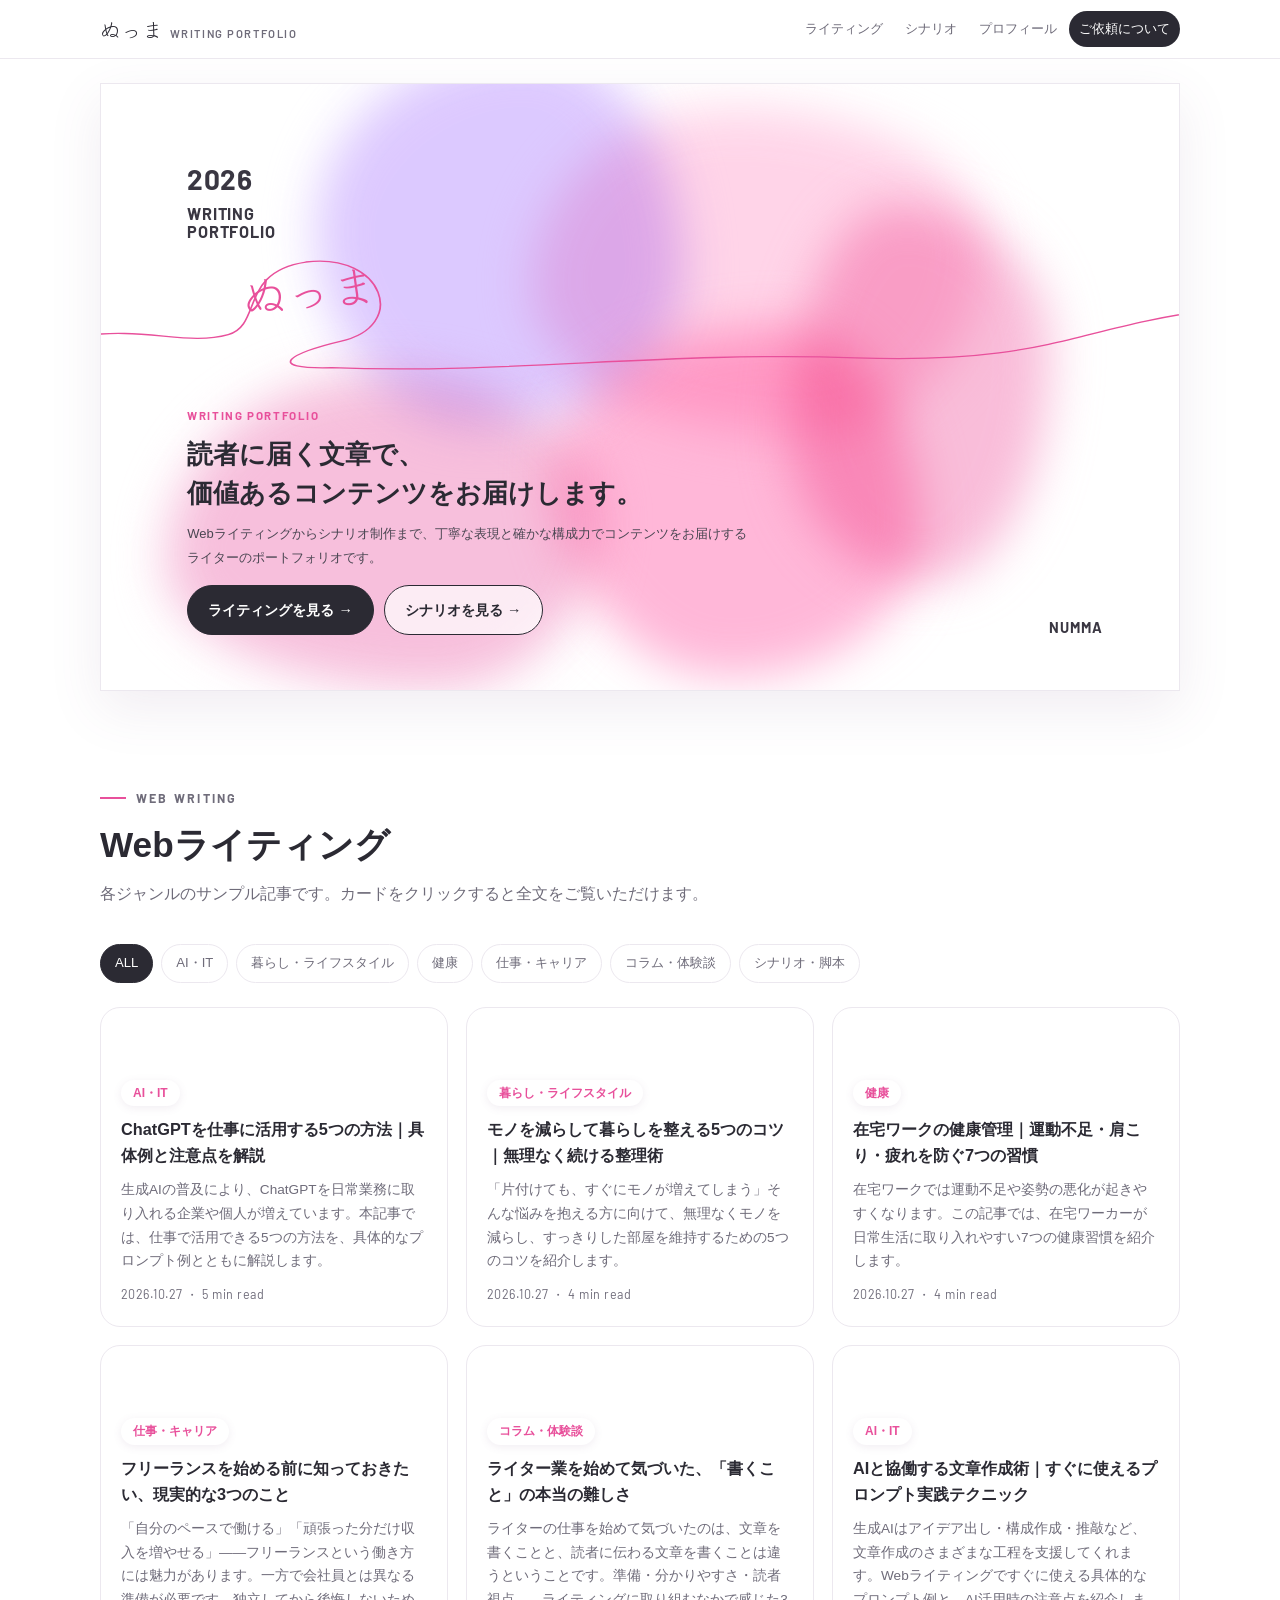
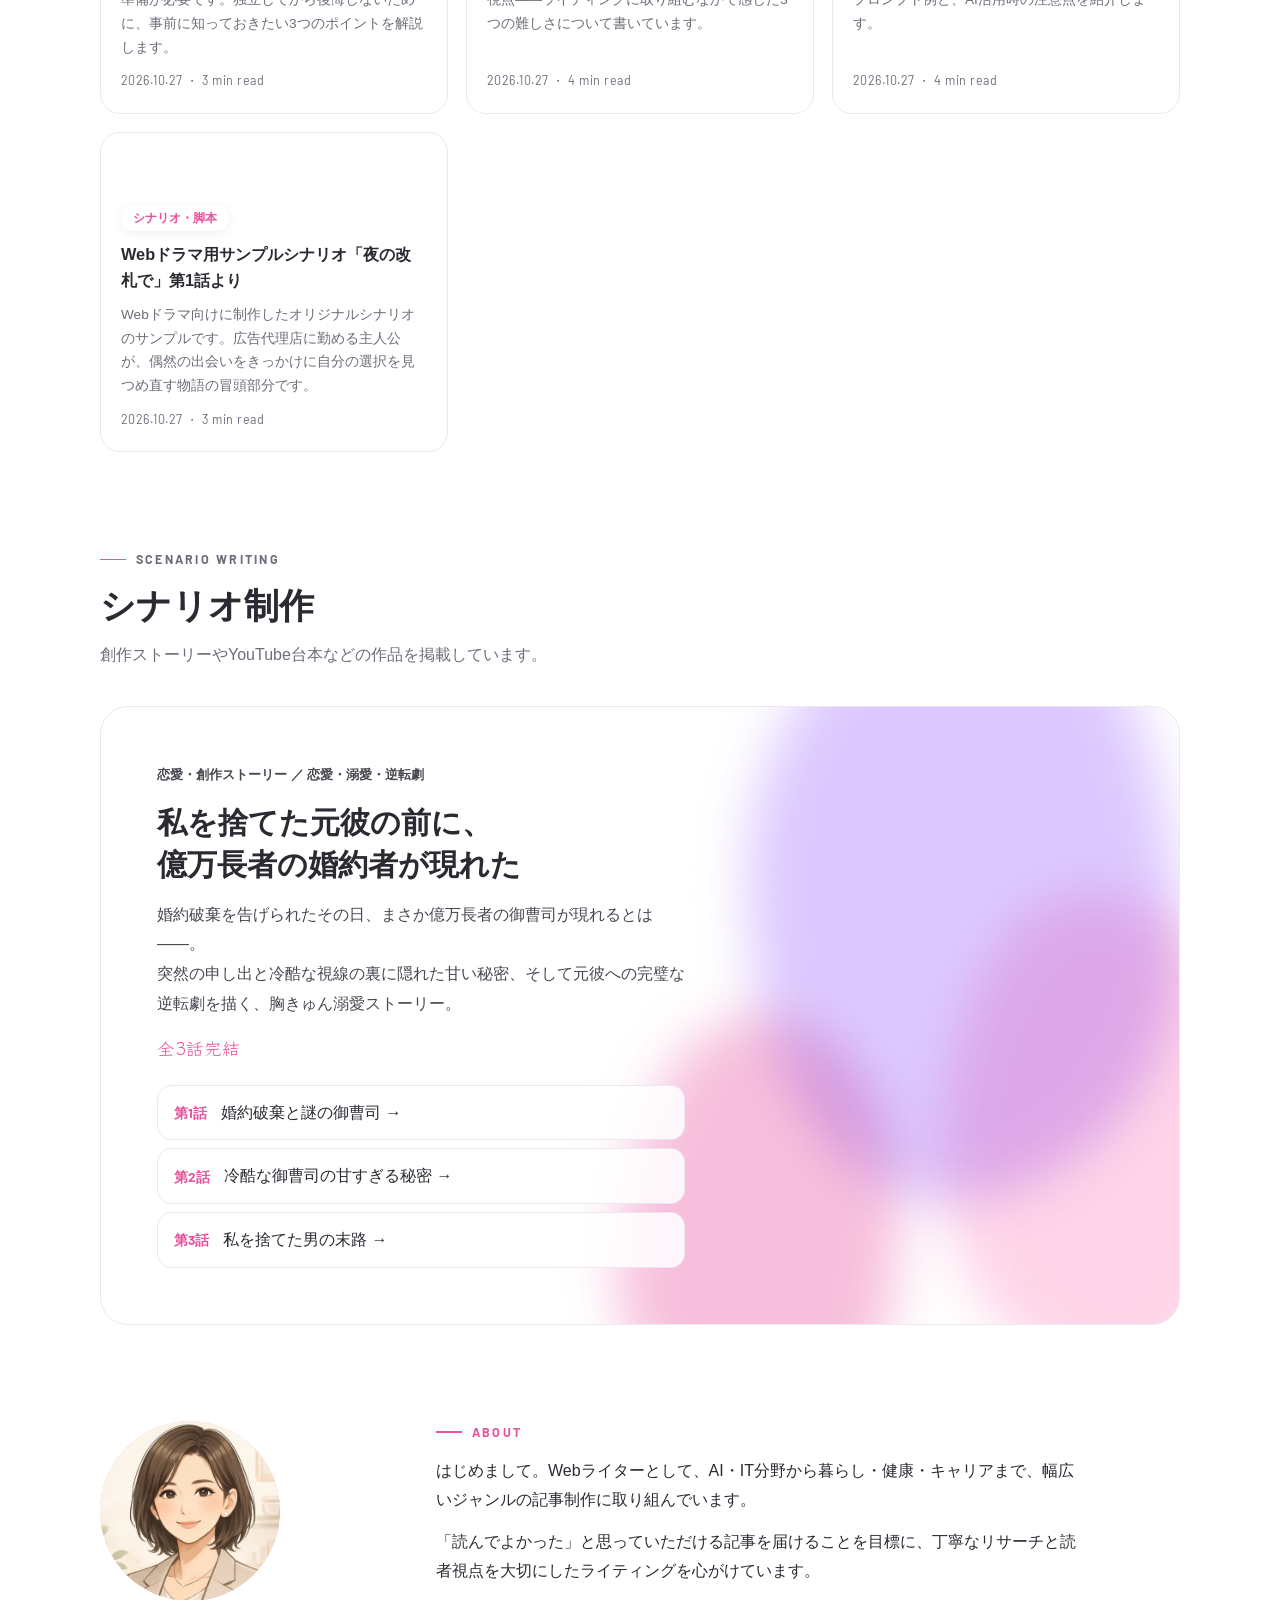
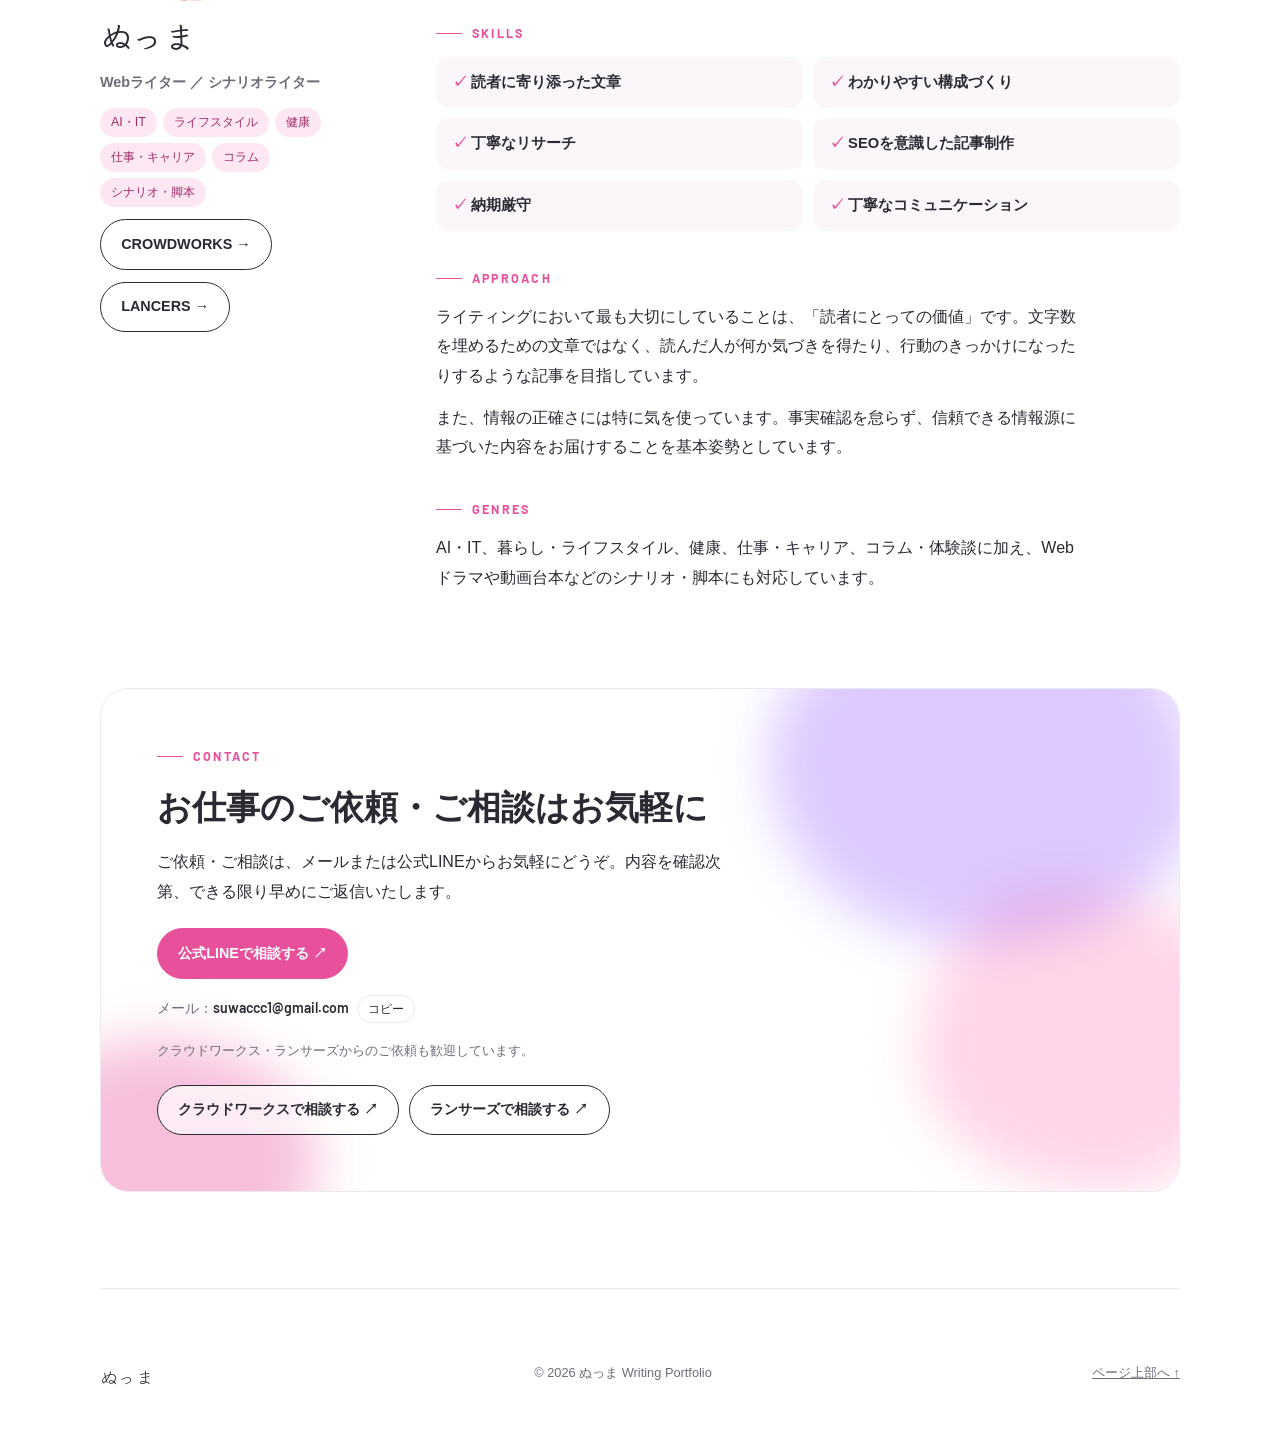
==== index-direct.html @ 0c43ccf7 "公式LINE・メールありの版（index-direct.html）を追加し、窓口の切り替えを共通化 Co-Authored-By: Claude Opus 5.5 <noreply@anthropic" ====
<!DOCTYPE html>
<html lang="ja">
<head>
<meta charset="utf-8">
<meta name="viewport" content="width=device-width, initial-scale=1, viewport-fit=cover">
<title>ぬっま ライティングポートフォリオ</title>
<meta name="claude:viewport-fit-sides" content="cover">
<meta name="description" content="AIから暮らし・健康・キャリアまで、幅広いジャンルに対応するWebライターのポートフォリオです。">
<link rel="preconnect" href="https://fonts.googleapis.com">
<link rel="preconnect" href="https://fonts.gstatic.com" crossorigin>
<link rel="stylesheet" href="https://fonts.googleapis.com/css2?family=Klee+One:wght@600&family=Zen+Kaku+Gothic+New:wght@400;500;700;900&family=Barlow:wght@600;700&family=Zen+Old+Mincho:wght@600;700&display=swap">
<style>
/* Layout: 表紙ページ（白地＋ぼかした色の重なり＋一本線のドローイング）をトップに置き、その下は白い余白の多い1カラム。紙のポートフォリオの印象に合わせ、意図的にライトのみ。 */
:root{
  color-scheme:light;
  --paper:#ffffff; --ink:#2b2a33; --muted:#6f6c7a; --line:#ece8ef; --soft:#faf6fa;
  --pink:#e8509b; --pink-soft:#fde7f2; --lav:#b9a2f2;
  --b1:#f6b8d8; --b2:#d9c3ff; --b3:#ff9fcb; --b4:#ffd0e6;
  --f-hand:"Klee One","Hiragino Maru Gothic ProN","Yu Gothic",cursive;
  --f-body:"Zen Kaku Gothic New","Hiragino Sans","Yu Gothic","Meiryo",sans-serif;
  --f-label:"Barlow","Zen Kaku Gothic New",sans-serif;
}
*{box-sizing:border-box}
[hidden]{display:none!important}
html{scroll-behavior:smooth;scroll-padding-top:68px}
@media (prefers-reduced-motion:reduce){html{scroll-behavior:auto}*{animation:none!important;transition:none!important}}
body{margin:0;background:var(--paper);color:var(--ink);font-family:var(--f-body);font-size:1rem;line-height:1.85;
  padding-left:max(16px,env(safe-area-inset-left,0px));padding-right:max(16px,env(safe-area-inset-right,0px))}
body::before{content:"";position:fixed;inset:0 0 auto;height:env(safe-area-inset-top,0px);z-index:10;background:var(--paper)}
a{color:inherit}
a:focus-visible,button:focus-visible,summary:focus-visible,select:focus-visible,input:focus-visible,textarea:focus-visible{outline:3px solid var(--pink);outline-offset:3px}
h1,h2,h3,h4,p{margin:0}
h1,h2,h3{line-height:1.4;text-wrap:balance}
.wrap{max-width:1080px;margin:0 auto}

/* header */
.top{position:sticky;top:env(safe-area-inset-top,0px);z-index:6;background:rgba(255,255,255,.88);backdrop-filter:blur(10px);
  margin-left:calc(-1*max(16px,env(safe-area-inset-left,0px)));margin-right:calc(-1*max(16px,env(safe-area-inset-right,0px)));
  padding-left:max(16px,env(safe-area-inset-left,0px));padding-right:max(16px,env(safe-area-inset-right,0px));border-bottom:1px solid var(--line)}
.top .wrap{height:58px;display:flex;align-items:center;gap:16px}
.top .logo{font-family:var(--f-hand);font-size:1.3rem;text-decoration:none;line-height:1}
.top .logo small{font-family:var(--f-label);font-weight:600;font-size:.7rem;letter-spacing:.14em;color:var(--muted);margin-left:.6em}
.top nav{margin-left:auto;display:flex;gap:2px;overflow-x:auto;scrollbar-width:none}
.top nav::-webkit-scrollbar{display:none}
.top nav a{font-size:.82rem;padding:6px 10px;border-radius:999px;text-decoration:none;color:var(--muted);white-space:nowrap}
.top nav a:hover,.top nav a[aria-current="page"]{color:var(--ink);background:var(--soft)}
.top nav a.cta{background:var(--ink);color:#fff}
@media (max-width:640px){.top nav a.opt{display:none}}

/* cover = the reference "top page" */
.cover{position:relative;margin-top:24px;aspect-ratio:16/9;max-height:78vh;width:100%;background:var(--paper);overflow:hidden;
  border:1px solid var(--line);box-shadow:0 18px 50px rgba(120,80,130,.10);container-type:inline-size}
@media (max-width:700px){.cover{aspect-ratio:auto;min-height:660px;max-height:none}.top .logo small{display:none}.cover .catch > p:first-child{display:none}}
.blobs{position:absolute;inset:0;pointer-events:none}
.blobs i{position:absolute;display:block;filter:blur(clamp(10px,2.2cqw,26px));mix-blend-mode:multiply;opacity:.9;animation:drift 18s ease-in-out infinite alternate}
.blobs i:nth-child(1){left:20%;top:-6%;width:34%;height:62%;background:var(--b2);border-radius:58% 42% 55% 45%/48% 60% 40% 52%}
.blobs i:nth-child(2){left:40%;top:4%;width:42%;height:54%;background:var(--b4);border-radius:44% 56% 40% 60%/55% 42% 58% 45%;animation-duration:22s}
.blobs i:nth-child(3){left:6%;top:48%;width:40%;height:52%;background:var(--b1);border-radius:50% 50% 38% 62%/60% 46% 54% 40%;animation-duration:20s}
.blobs i:nth-child(4){left:42%;top:40%;width:34%;height:58%;background:var(--b3);opacity:.75;border-radius:62% 38% 52% 48%/40% 58% 42% 60%;animation-duration:24s}
.blobs i:nth-child(5){left:64%;top:20%;width:24%;height:62%;background:#f590c0;opacity:.6;border-radius:40% 60% 46% 54%/62% 38% 62% 38%;animation-duration:26s}
@keyframes drift{from{transform:translate(0,0) rotate(0)}to{transform:translate(2%,-3%) rotate(6deg)}}
.cover .label{position:absolute;left:8%;top:13%;font-family:var(--f-label);font-weight:700;line-height:1.15;color:#3a3742;z-index:2}
.cover .label b{display:block;font-size:max(18px,2.6cqw);letter-spacing:.02em}
.cover .label span{display:block;font-size:max(12px,1.5cqw);letter-spacing:.05em;margin-top:.6em}
.cover .line{position:absolute;left:0;top:24%;width:100%;height:30%;z-index:2;overflow:visible}
.cover .line path{fill:none;stroke:var(--pink);stroke-width:1.6;stroke-linecap:round;stroke-dasharray:2600;stroke-dashoffset:2600;animation:draw 3.2s .3s ease-out forwards}
@keyframes draw{to{stroke-dashoffset:0}}
.cover .sig{position:absolute;left:13%;top:30%;font-family:var(--f-hand);color:var(--pink);font-size:max(26px,4.2cqw);line-height:1;z-index:3;transform:rotate(-6deg)}
.cover .name{position:absolute;right:7%;bottom:8%;font-family:var(--f-label);font-weight:700;letter-spacing:.08em;font-size:max(12px,1.35cqw);color:#3a3742;z-index:2}
.cover .catch{position:absolute;left:8%;bottom:9%;max-width:min(560px,58%);z-index:2;display:grid;gap:.6em}
.cover .catch h1{font-size:max(19px,2.4cqw);font-weight:900;line-height:1.5}
.cover .catch p{font-size:max(13px,1.15cqw);color:#4a4652;line-height:1.8}
@media (max-width:700px){
  .cover .label{left:20px;top:22px}.cover .sig{left:30px;top:128px}.cover .line{top:104px;height:110px;width:170%;left:-12%}
  .cover .catch{left:20px;right:20px;bottom:56px;max-width:none}.cover .name{right:20px;bottom:20px}}
.cover-actions{display:flex;gap:10px;flex-wrap:wrap;margin-top:6px}

/* buttons */
.btn{display:inline-flex;align-items:center;gap:.4em;padding:.75em 1.4em;border-radius:999px;font-weight:700;font-size:.9rem;text-decoration:none;border:1.5px solid var(--ink);background:var(--ink);color:#fff;cursor:pointer;font-family:inherit}
.btn.ghost{background:rgba(255,255,255,.7);color:var(--ink)}
.btn.pink{background:var(--pink);border-color:var(--pink)}
.btn:hover{transform:translateY(-1px)}

/* sections */
section.sec{padding-block:96px 0}
.sec-head{display:grid;gap:10px;margin-bottom:36px;max-width:44em}
.eyebrow{font-family:var(--f-label);font-weight:700;letter-spacing:.18em;font-size:.78rem;color:var(--pink);text-transform:uppercase;display:flex;align-items:center;gap:.8em}
.eyebrow::before{content:"";width:26px;height:1.5px;background:var(--pink)}
.sec-head h2{font-size:clamp(1.55rem,3.4vw,2.2rem);font-weight:900}
.sec-head p{color:var(--muted)}
.note{font-size:.8rem;color:var(--muted)}
footer{max-width:1080px;margin:0 auto;padding-block:72px 40px;display:flex;justify-content:space-between;gap:12px;flex-wrap:wrap;font-size:.8rem;color:var(--muted);border-top:1px solid var(--line);margin-top:96px}
footer .logo{font-family:var(--f-hand);font-size:1.1rem;color:var(--ink)}

.filters{display:flex;flex-wrap:wrap;gap:8px;margin-bottom:24px}
.filters button{font:inherit;font-size:.82rem;padding:6px 14px;border-radius:999px;border:1px solid var(--line);background:#fff;color:var(--muted);cursor:pointer}
.filters button.on{background:var(--ink);border-color:var(--ink);color:#fff}
.articles{display:grid;grid-template-columns:repeat(3,1fr);gap:18px}
@media (max-width:900px){.articles{grid-template-columns:1fr 1fr}}
@media (max-width:600px){.articles{grid-template-columns:1fr}}
.art{font:inherit;color:inherit;text-align:left;cursor:pointer;background:#fff;border:1px solid var(--line);border-radius:20px;padding:0 0 20px;display:flex;flex-direction:column;gap:10px;overflow:hidden;transition:transform .2s,box-shadow .2s;min-width:0}
.art:hover{transform:translateY(-3px);box-shadow:0 14px 34px rgba(120,80,130,.12)}
.art::before{content:"";display:block;height:92px;background:radial-gradient(50% 90% at 25% 30%,var(--b2),transparent 70%),radial-gradient(55% 90% at 75% 70%,var(--b1),transparent 70%),var(--soft)}
.art[data-g="健康"]::before{background:radial-gradient(50% 90% at 30% 40%,#c8f0dc,transparent 70%),radial-gradient(55% 90% at 75% 60%,var(--b4),transparent 70%),var(--soft)}
.art[data-g="仕事・キャリア"]::before{background:radial-gradient(50% 90% at 30% 40%,#ffe0bd,transparent 70%),radial-gradient(55% 90% at 75% 60%,var(--b1),transparent 70%),var(--soft)}
.art[data-g="暮らし・ライフスタイル"]::before{background:radial-gradient(50% 90% at 30% 40%,#fff0c2,transparent 70%),radial-gradient(55% 90% at 75% 60%,var(--b4),transparent 70%),var(--soft)}
.art[data-g="シナリオ・脚本"]::before{background:radial-gradient(50% 90% at 30% 40%,#c9cdf6,transparent 70%),radial-gradient(55% 90% at 75% 60%,var(--b3),transparent 70%),var(--soft)}
.art > *{margin:0 20px}
.art .g{align-self:flex-start;margin-top:-30px;background:#fff;border-radius:999px;padding:2px 12px;font-size:.75rem;font-weight:700;color:var(--pink);box-shadow:0 2px 8px rgba(120,80,130,.1)}
.art b{font-size:1.02rem;line-height:1.6}
.art p{font-size:.85rem;color:var(--muted);line-height:1.75}
.art small{margin-top:auto;font-family:var(--f-label);font-size:.78rem;color:var(--muted);letter-spacing:.04em}
.story{position:relative;border-radius:28px;overflow:hidden;border:1px solid var(--line)}
.story .blobs i:nth-child(1){left:60%;top:-20%;width:40%;height:100%}
.story .blobs i:nth-child(2){left:78%;top:30%;width:30%;height:80%}
.story .blobs i:nth-child(3){left:48%;top:50%;width:26%;height:70%}
.st-in{position:relative;z-index:1;padding:clamp(26px,5vw,56px);display:grid;gap:14px;max-width:640px}
.g2{font-size:.8rem;font-weight:700;color:var(--pink)}
.st-in h3{font-family:"Zen Old Mincho",var(--f-body);font-size:clamp(1.4rem,3vw,1.9rem)}
.st-in p{color:#4a4652}
.done{font-family:var(--f-hand);color:var(--pink)!important;font-size:1.1rem}
.eps{list-style:none;margin:6px 0 0;padding:0;display:grid;gap:8px}
.eps button{width:100%;font:inherit;text-align:left;cursor:pointer;background:rgba(255,255,255,.85);border:1px solid var(--line);border-radius:14px;padding:12px 16px;display:flex;gap:14px;align-items:center;color:var(--ink)}
.eps button:hover{border-color:var(--pink)}
.eps span{font-family:var(--f-label);font-weight:700;color:var(--pink);font-size:.85rem;white-space:nowrap}
.prof{display:grid;grid-template-columns:280px 1fr;gap:56px;align-items:start}
@media (max-width:780px){.prof{grid-template-columns:1fr;gap:32px}}
.prof-side{display:grid;gap:12px;justify-items:start;position:sticky;top:90px}
@media (max-width:780px){.prof-side{position:static}}
.avatar{width:180px;max-width:100%;aspect-ratio:1;border-radius:50%;display:grid;place-items:center;
  background:radial-gradient(circle at 30% 30%,var(--b2),transparent 60%),radial-gradient(circle at 70% 70%,var(--b1),transparent 60%),var(--b4)}
.avatar span{font-family:var(--f-hand);font-size:3.4rem;color:var(--pink)}
.prof-side h2{font-family:var(--f-hand);font-size:2rem;font-weight:600}
.role{font-weight:700;color:var(--muted);font-size:.9rem}
.chips{list-style:none;margin:0;padding:0;display:flex;flex-wrap:wrap;gap:6px}
.chips li{font-size:.78rem;padding:3px 11px;border-radius:999px;background:var(--pink-soft);color:#a12b66}
.prof-main{display:grid;gap:36px;min-width:0}
.prof-main > div{display:grid;gap:12px}
.prof-main p{max-width:40em}
.skills{list-style:none;margin:0;padding:0;display:grid;grid-template-columns:1fr 1fr;gap:10px}
@media (max-width:560px){.skills{grid-template-columns:1fr}}
.skills li{padding:12px 16px;border-radius:14px;background:var(--soft);font-weight:700;font-size:.92rem}
.skills li::before{content:"✓ ";color:var(--pink)}
.contact-card{position:relative;border-radius:28px;overflow:hidden;border:1px solid var(--line)}
.contact-card .blobs i:nth-child(1){left:62%;top:-20%;width:40%;height:70%}
.contact-card .blobs i:nth-child(2){left:76%;top:40%;width:30%;height:60%}
.contact-card .blobs i:nth-child(3){left:-10%;top:70%;width:30%;height:50%}
.cc-in{position:relative;z-index:1;padding:clamp(26px,5vw,56px);display:grid;gap:16px;max-width:680px}
.cc-in h2{font-size:clamp(1.5rem,3.2vw,2.1rem);font-weight:900}
.form{display:grid;gap:14px;background:rgba(255,255,255,.88);border:1px solid var(--line);border-radius:20px;padding:22px}
.f2{display:grid;gap:6px}
.f2 label{font-weight:700;font-size:.88rem}
.f2 em{font-style:normal;font-size:.7rem;color:#fff;background:var(--pink);border-radius:4px;padding:1px 6px;margin-left:8px}
.f2 input,.f2 select,.f2 textarea{font:inherit;font-size:.95rem;padding:10px 12px;border:1px solid #ddd6e2;border-radius:10px;background:#fff;color:var(--ink);width:100%}
.err{color:#b4235f;font-size:.85rem}
.form code{font-family:var(--f-label);font-weight:600;color:var(--ink);user-select:all}
dialog#reader{width:min(820px,100% - 24px);max-height:calc(100% - 32px);padding:0;border:none;border-radius:22px;box-shadow:0 30px 80px rgba(60,30,70,.3);color:var(--ink);background:#fff;overflow:auto}
dialog#reader::backdrop{background:rgba(43,42,51,.45);backdrop-filter:blur(3px)}
.r-bar{position:sticky;top:0;z-index:1;display:flex;justify-content:space-between;align-items:center;gap:12px;padding:12px 20px;background:rgba(255,255,255,.95);border-bottom:1px solid var(--line)}
.r-bar span{font-size:.8rem;font-weight:700;color:var(--pink)}
.r-bar button{font:inherit;font-size:.82rem;border:1px solid var(--line);background:#fff;border-radius:999px;padding:4px 14px;cursor:pointer;color:var(--ink)}
.r-body{padding:clamp(22px,5vw,52px);display:grid;gap:1.1em}
.r-body h2{font-family:"Zen Old Mincho",var(--f-body);font-size:clamp(1.35rem,3vw,1.8rem);line-height:1.5;margin-bottom:.4em}
#r-text{display:grid;gap:1em;font-size:1rem;line-height:2}
#r-text h3{font-size:1.2rem;margin-top:1.2em;padding-bottom:.3em;border-bottom:2px solid var(--b1)}
#r-text h4{font-size:1.02rem;margin-top:.4em}
#r-text ul{margin:0;padding:14px 18px 14px 2.2em;background:var(--soft);border-radius:12px}
#r-text .pr{background:#fff7fb;border:1px solid var(--b4);border-left:4px solid var(--pink);border-radius:10px;padding:12px 16px;font-size:.92rem;line-height:1.85}
#r-text .pr small{display:block;font-weight:700;color:var(--pink);font-size:.75rem}
#r-text .scene{font-weight:700;background:var(--soft);border-radius:8px;padding:6px 12px;margin-top:.8em}
#r-text .ln{display:grid;grid-template-columns:7.5em 1fr;gap:.8em}
#r-text .ln b{color:#7a4a68;font-weight:700}
@media (max-width:560px){#r-text .ln{grid-template-columns:1fr;gap:0}}
#r-text .end{text-align:right;font-family:var(--f-hand);color:var(--pink)}
.r-nav{display:flex;justify-content:space-between;gap:10px;flex-wrap:wrap}
.r-nav button{font:inherit;font-weight:700;cursor:pointer;background:var(--ink);color:#fff;border:none;border-radius:999px;padding:10px 20px}

.avatar{position:relative;overflow:hidden}
.avatar img{position:absolute;inset:0;width:100%;height:100%;object-fit:cover}

.addr{font-size:.88rem;color:var(--muted)}
.addr code{font-family:var(--f-label);font-weight:600;color:var(--ink);user-select:all;margin-right:8px}
.copy{font:inherit;font-size:.75rem;padding:2px 10px;border-radius:999px;border:1px solid var(--line);background:#fff;cursor:pointer;color:var(--ink)}

</style>
</head>
<body>
<header class="top">
  <div class="wrap">
    <a class="logo" href="#top">ぬっま<small>WRITING PORTFOLIO</small></a>
    <nav aria-label="メニュー">
      <a href="#writing">ライティング</a>
      <a class="opt" href="#scenario">シナリオ</a>
      <a class="opt" href="#profile">プロフィール</a>
      <a class="cta" href="#contact">ご依頼について</a>
    </nav>
  </div>
</header>

<main class="wrap" id="top">
  <div class="cover" role="img" aria-label="表紙：ぬっま Webライティングポートフォリオ">
    <div class="blobs" aria-hidden="true"><i></i><i></i><i></i><i></i><i></i></div>
    <p class="label"><b>2026</b><span>WRITING<br>PORTFOLIO</span></p>
    <svg class="line" viewBox="0 0 1000 220" preserveAspectRatio="none" aria-hidden="true"><path d="M-20 130 C 40 118, 80 142, 118 128 C 150 116, 128 52, 190 40 C 262 28, 286 118, 222 136 C 176 150, 150 170, 214 168 C 380 176, 520 148, 700 156 S 900 120, 1030 98"/></svg>
    <span class="sig" aria-hidden="true">ぬっま</span>
    <div class="catch">
      <p style="font-family:var(--f-label);font-weight:700;letter-spacing:.14em;font-size:.72rem;color:var(--pink)">WRITING PORTFOLIO</p>
      <h1>読者に届く文章で、<br>価値あるコンテンツをお届けします。</h1>
      <p>Webライティングからシナリオ制作まで、丁寧な表現と確かな構成力でコンテンツをお届けするライターのポートフォリオです。</p>
      <div class="cover-actions"><a class="btn" href="#writing">ライティングを見る →</a><a class="btn ghost" href="#scenario">シナリオを見る →</a></div>
    </div>
    <p class="name">NUMMA</p>
  </div>

  <section class="sec" id="writing" aria-labelledby="h-writing">
    <div class="sec-head"><p class="eyebrow">Web writing</p><h2 id="h-writing">Webライティング</h2><p>各ジャンルのサンプル記事です。カードをクリックすると全文をご覧いただけます。</p></div>
    <div class="filters" role="group" aria-label="ジャンルで絞り込む">
      <button type="button" class="on" data-f="all">ALL</button><button type="button" data-f="AI・IT">AI・IT</button><button type="button" data-f="暮らし・ライフスタイル">暮らし・ライフスタイル</button><button type="button" data-f="健康">健康</button><button type="button" data-f="仕事・キャリア">仕事・キャリア</button><button type="button" data-f="コラム・体験談">コラム・体験談</button><button type="button" data-f="シナリオ・脚本">シナリオ・脚本</button>
    </div>
    <div class="articles">
      <button type="button" class="art" data-g="AI・IT" data-open="a-chatgpt"><span class="g">AI・IT</span><b>ChatGPTを仕事に活用する5つの方法｜具体例と注意点を解説</b><p>生成AIの普及により、ChatGPTを日常業務に取り入れる企業や個人が増えています。本記事では、仕事で活用できる5つの方法を、具体的なプロンプト例とともに解説します。</p><small>2026.10.27 ・ 5 min read</small></button>
      <button type="button" class="art" data-g="暮らし・ライフスタイル" data-open="a-minimal"><span class="g">暮らし・ライフスタイル</span><b>モノを減らして暮らしを整える5つのコツ｜無理なく続ける整理術</b><p>「片付けても、すぐにモノが増えてしまう」そんな悩みを抱える方に向けて、無理なくモノを減らし、すっきりした部屋を維持するための5つのコツを紹介します。</p><small>2026.10.27 ・ 4 min read</small></button>
      <button type="button" class="art" data-g="健康" data-open="a-health"><span class="g">健康</span><b>在宅ワークの健康管理｜運動不足・肩こり・疲れを防ぐ7つの習慣</b><p>在宅ワークでは運動不足や姿勢の悪化が起きやすくなります。この記事では、在宅ワーカーが日常生活に取り入れやすい7つの健康習慣を紹介します。</p><small>2026.10.27 ・ 4 min read</small></button>
      <button type="button" class="art" data-g="仕事・キャリア" data-open="a-freelance"><span class="g">仕事・キャリア</span><b>フリーランスを始める前に知っておきたい、現実的な3つのこと</b><p>「自分のペースで働ける」「頑張った分だけ収入を増やせる」——フリーランスという働き方には魅力があります。一方で会社員とは異なる準備が必要です。独立してから後悔しないために、事前に知っておきたい3つのポイントを解説します。</p><small>2026.10.27 ・ 3 min read</small></button>
      <button type="button" class="art" data-g="コラム・体験談" data-open="a-journey"><span class="g">コラム・体験談</span><b>ライター業を始めて気づいた、「書くこと」の本当の難しさ</b><p>ライターの仕事を始めて気づいたのは、文章を書くことと、読者に伝わる文章を書くことは違うということです。準備・分かりやすさ・読者視点——ライティングに取り組むなかで感じた3つの難しさについて書いています。</p><small>2026.10.27 ・ 4 min read</small></button>
      <button type="button" class="art" data-g="AI・IT" data-open="a-aiwriting"><span class="g">AI・IT</span><b>AIと協働する文章作成術｜すぐに使えるプロンプト実践テクニック</b><p>生成AIはアイデア出し・構成作成・推敲など、文章作成のさまざまな工程を支援してくれます。Webライティングですぐに使える具体的なプロンプト例と、AI活用時の注意点を紹介します。</p><small>2026.10.27 ・ 4 min read</small></button>
      <button type="button" class="art" data-g="シナリオ・脚本" data-open="s-night"><span class="g">シナリオ・脚本</span><b>Webドラマ用サンプルシナリオ「夜の改札で」第1話より</b><p>Webドラマ向けに制作したオリジナルシナリオのサンプルです。広告代理店に勤める主人公が、偶然の出会いをきっかけに自分の選択を見つめ直す物語の冒頭部分です。</p><small>2026.10.27 ・ 3 min read</small></button>
    </div>
  </section>

  <section class="sec" id="scenario" aria-labelledby="h-scen">
    <div class="sec-head"><p class="eyebrow">Scenario writing</p><h2 id="h-scen">シナリオ制作</h2><p>創作ストーリーやYouTube台本などの作品を掲載しています。</p></div>
    <article class="story">
      <div class="blobs" aria-hidden="true"><i></i><i></i><i></i></div>
      <div class="st-in">
        <p class="g2">恋愛・創作ストーリー ／ 恋愛・溺愛・逆転劇</p>
        <h3>私を捨てた元彼の前に、億万長者の婚約者が現れた</h3>
        <p>婚約破棄を告げられたその日、まさか億万長者の御曹司が現れるとは——。<br>突然の申し出と冷酷な視線の裏に隠れた甘い秘密、そして元彼への完璧な逆転劇を描く、胸きゅん溺愛ストーリー。</p>
        <p class="done">全3話完結</p>
        <ol class="eps">
          <li><button type="button" data-open="s-ep1"><span>第1話</span>婚約破棄と謎の御曹司 →</button></li>
          <li><button type="button" data-open="s-ep2"><span>第2話</span>冷酷な御曹司の甘すぎる秘密 →</button></li>
          <li><button type="button" data-open="s-ep3"><span>第3話</span>私を捨てた男の末路 →</button></li>
        </ol>
      </div>
    </article>
  </section>

  <section class="sec" id="profile" aria-labelledby="h-prof">
    <div class="prof">
      <div class="prof-side">
        <div class="avatar"><span aria-hidden="true">ぬ</span><img src="[data-uri]" alt="ぬっまのプロフィールイラスト"></div>
        <h2 id="h-prof">ぬっま</h2>
        <p class="role">Webライター ／ シナリオライター</p>
        <ul class="chips"><li>AI・IT</li><li>ライフスタイル</li><li>健康</li><li>仕事・キャリア</li><li>コラム</li><li>シナリオ・脚本</li></ul>
        <a class="btn ghost" data-platform="cw" href="" target="_blank" rel="noopener" hidden>CROWDWORKS →</a><a class="btn ghost" data-platform="lancers" href="" target="_blank" rel="noopener" hidden>LANCERS →</a>
      </div>
      <div class="prof-main">
        <div><p class="eyebrow">About</p><p>はじめまして。Webライターとして、AI・IT分野から暮らし・健康・キャリアまで、幅広いジャンルの記事制作に取り組んでいます。</p><p>「読んでよかった」と思っていただける記事を届けることを目標に、丁寧なリサーチと読者視点を大切にしたライティングを心がけています。</p></div>
        <div><p class="eyebrow">Skills</p><ul class="skills"><li>読者に寄り添った文章</li><li>わかりやすい構成づくり</li><li>丁寧なリサーチ</li><li>SEOを意識した記事制作</li><li>納期厳守</li><li>丁寧なコミュニケーション</li></ul></div>
        <div><p class="eyebrow">Approach</p><p>ライティングにおいて最も大切にしていることは、「読者にとっての価値」です。文字数を埋めるための文章ではなく、読んだ人が何か気づきを得たり、行動のきっかけになったりするような記事を目指しています。</p><p>また、情報の正確さには特に気を使っています。事実確認を怠らず、信頼できる情報源に基づいた内容をお届けすることを基本姿勢としています。</p></div>
        <div><p class="eyebrow">Genres</p><p>AI・IT、暮らし・ライフスタイル、健康、仕事・キャリア、コラム・体験談に加え、Webドラマや動画台本などのシナリオ・脚本にも対応しています。</p></div>
      </div>
    </div>
  </section>

  <section class="sec" id="contact" aria-labelledby="h-contact">
    <div class="contact-card">
      <div class="blobs" aria-hidden="true"><i></i><i></i><i></i></div>
      <div class="cc-in">
        <p class="eyebrow">Contact</p>
        <h2 id="h-contact">お仕事のご依頼・ご相談はお気軽に</h2>
        <p data-direct>ご依頼・ご相談は、メールまたは公式LINEからお気軽にどうぞ。内容を確認次第、できる限り早めにご返信いたします。</p>
        <div class="cover-actions" data-direct><a class="btn pink" href="https://lin.ee/xjIc4MP" target="_blank" rel="noopener">公式LINEで相談する ↗</a></div>
        <p class="addr" data-direct>メール：<code id="mail">suwaccc1@gmail.com</code><button class="copy" type="button" data-copy="mail">コピー</button></p>
        <p id="c-text" data-platform-only data-list="クラウドワークス・ランサーズ">ご依頼・ご相談は、クラウドワークス・ランサーズのメッセージからお送りください。内容を確認次第、できる限り早めにご返信いたします。</p>
        <p class="note" data-direct>クラウドワークス・ランサーズからのご依頼も歓迎しています。</p>
        <div class="cover-actions" id="c-links">
          <a class="btn ghost" data-platform="cw" href="" target="_blank" rel="noopener" hidden>クラウドワークスで相談する ↗</a>
          <a class="btn ghost" data-platform="lancers" href="" target="_blank" rel="noopener" hidden>ランサーズで相談する ↗</a>
        </div>
      </div>
    </div>
  </section>
</main>

<footer><span class="logo">ぬっま</span><span>© 2026 ぬっま Writing Portfolio</span><a href="#top">ページ上部へ ↑</a></footer>

<dialog id="reader" aria-labelledby="r-title">
  <div class="r-bar"><span id="r-genre"></span><button type="button" id="r-close">閉じる ×</button></div>
  <article class="r-body"><h2 id="r-title"></h2><div id="r-text"></div><p class="note" id="r-note"></p><div class="r-nav" id="r-nav"></div></article>
</dialog>

<script>
(function(){
  // 絞り込み
  var btns=document.querySelectorAll('.filters button'),cards=document.querySelectorAll('.art');
  btns.forEach(function(b){b.addEventListener('click',function(){
    btns.forEach(function(x){x.classList.toggle('on',x===b);x.setAttribute('aria-pressed',x===b)});
    cards.forEach(function(c){c.hidden=!(b.dataset.f==='all'||c.dataset.g===b.dataset.f)});
  })});

  // 本文リーダー
  var dlg=document.getElementById('reader');
  var esc=function(s){return s.replace(/[&<>"]/g,function(c){return {'&':'&amp;','<':'&lt;','>':'&gt;','"':'&quot;'}[c]})};
  function render(src){
    var out=[],lines=src.textContent.trim().split('\n'),list=null,pr=null;
    var flush=function(){if(list){out.push('<ul>'+list.join('')+'</ul>');list=null}if(pr){out.push('<div class="pr"><small>プロンプト例</small>'+pr.join('<br>')+'</div>');pr=null}};
    lines.forEach(function(l){
      l=l.trim(); if(!l) return;
      if(l.indexOf('- ')===0){ if(pr)flush(); (list=list||[]).push('<li>'+esc(l.slice(2))+'</li>'); return; }
      if(l.indexOf('> ')===0){ if(list)flush(); (pr=pr||[]).push(esc(l.slice(2))); return; }
      flush();
      if(l.indexOf('### ')===0) out.push('<h4>'+esc(l.slice(4))+'</h4>');
      else if(l.indexOf('## ')===0) out.push('<h3>'+esc(l.slice(3))+'</h3>');
      else if(l.indexOf('○ ')===0) out.push('<p class="scene">'+esc(l.slice(2))+'</p>');
      else if(l.indexOf('——')===0) out.push('<p class="end">'+esc(l)+'</p>');
      else { var m=l.match(/^([^　「『。、！？]{1,14}?)　(.+)$/); if(m && src.id.charAt(0)==='s') out.push('<p class="ln"><b>'+esc(m[1])+'</b><span>'+esc(m[2])+'</span></p>'); else out.push('<p>'+esc(l)+'</p>'); }
    });
    flush(); return out.join('');
  }
  function open(id){
    var s=document.getElementById(id); if(!s) return;
    document.getElementById('r-genre').textContent=s.dataset.genre;
    document.getElementById('r-title').textContent=s.dataset.title;
    document.getElementById('r-text').innerHTML=render(s);
    document.getElementById('r-note').textContent='※ 本記事はWebライティングのポートフォリオ用に制作したサンプル記事です。'+(s.dataset.note?s.dataset.note:'');
    var nav='';
    if(s.dataset.prev) nav+='<button type="button" data-open="'+s.dataset.prev+'">← 前の話へ</button>';
    if(s.dataset.next) nav+='<button type="button" data-open="'+s.dataset.next+'">次の話へ →</button>';
    document.getElementById('r-nav').innerHTML=nav;
    if(!dlg.open){ if(dlg.showModal) dlg.showModal(); else dlg.setAttribute('open',''); }
    dlg.querySelector('.r-body').scrollTop=0; dlg.scrollTop=0;
  }
  document.addEventListener('click',function(e){var t=e.target.closest('[data-open]'); if(t){e.preventDefault();open(t.dataset.open)}});
  document.getElementById('r-close').addEventListener('click',function(){dlg.close?dlg.close():dlg.removeAttribute('open')});
  dlg.addEventListener('click',function(e){if(e.target===dlg)dlg.close()});

  // ===== 窓口の切り替え =====
  // MODE: 'direct' = 公式LINE・メールを表示 / 'platform' = クラウドソーシング経由のみ
  // URLに ?from=cw / ?from=lancers / ?from=coconala を付けると、そのサービスだけを案内します（常に platform 表示）
  var MODE='direct';
  var PROFILE={
    cw:'https://crowdworks.jp/public/employees/6863785',
    lancers:'https://www.lancers.jp/profile/suwaccc',
    coconala:''   // ココナラのプロフィールURLを入れるとボタンが表示されます
  };
  var names={cw:'クラウドワークス',lancers:'ランサーズ',coconala:'ココナラ'};
  var from='';
  try{ from=(new URLSearchParams(location.search).get('from')||'').toLowerCase(); }catch(e){}
  if(names[from]) MODE='platform';
  document.querySelectorAll('[data-direct]').forEach(function(el){ el.hidden=MODE!=='direct'; });
  document.querySelectorAll('[data-platform-only]').forEach(function(el){ el.hidden=MODE!=='platform'; });
  document.querySelectorAll('[data-platform]').forEach(function(a){
    var p=a.dataset.platform, show=PROFILE[p] && (!names[from] || from===p);
    a.hidden=!show; if(show) a.href=PROFILE[p];
  });
  var ct=document.getElementById('c-text');
  if(ct && MODE==='platform'){
    ct.textContent='ご依頼・ご相談は、'+(names[from]||ct.dataset.list)+'のメッセージからお送りください。内容を確認次第、できる限り早めにご返信いたします。';
  }
  document.querySelectorAll('[data-xlink]').forEach(function(a){
    a.href = MODE==='direct' ? a.dataset.xdirect : a.dataset.xplatform + (names[from] ? '?from='+from : '');
  });
  document.querySelectorAll('[data-copy]').forEach(function(b){b.addEventListener('click',function(){
    var t=document.getElementById(b.dataset.copy),x=t.textContent.trim(),orig=b.textContent;
    var ok=function(){b.textContent='コピーしました';setTimeout(function(){b.textContent=orig},1800)};
    var sel=function(){var r=document.createRange();r.selectNodeContents(t);var s=getSelection();s.removeAllRanges();s.addRange(r)};
    if(navigator.clipboard&&navigator.clipboard.writeText){navigator.clipboard.writeText(x).then(ok,sel)}else sel();
  })});
})();
</script>

<script type="text/plain" id="a-chatgpt" data-genre="AI・IT" data-title="ChatGPTを仕事に活用する5つの方法｜具体例と注意点を解説">
生成AIの普及により、ChatGPTを日常業務に取り入れる企業や個人が増えています。しかし、「便利そうだけれど、具体的に何ができるのか分からない」という方もいるのではないでしょうか。
ChatGPTは、文章作成や情報整理、アイデア出しなど、さまざまな業務を補助できるAIツールです。適切に活用することで、作業時間の短縮や業務の効率化につながります。
本記事では、ChatGPTを仕事で活用する5つの方法を、具体的な指示文（プロンプト）とともに紹介します。
## 1. メールやビジネス文書の作成
ChatGPTは、ビジネスメールや報告書、案内文などの下書き作成に活用できます。
例えば、取引先との打ち合わせ日程を変更したい場合、次のように指示します。
> 「取引先に送る打ち合わせ日程変更のメールを作成してください。変更理由は社内会議の延長です。丁寧で簡潔な文章にし、代替日程を提案する内容にしてください。」
このように、文章の目的や相手との関係性、伝えたい内容を具体的に指定すると、用途に合った文案を作成しやすくなります。
作成された文章はそのまま送信せず、事実関係や敬語表現、相手に失礼のない内容になっているか確認しましょう。
## 2. 情報収集とリサーチ
ChatGPTは、調べたいテーマの概要を把握したり、情報を整理したりする際にも役立ちます。
例えば、新しい業界について調べる場合、次のように指示できます。
> 「SaaS業界について、初心者にも分かるように説明してください。市場の特徴、代表的なサービス、企業が導入するメリットを項目別に整理してください。」
最初に全体像を把握することで、その後の調査を進めやすくなります。
ただし、AIが生成する情報には誤りが含まれる場合があります。Web検索機能を利用できる環境であっても、情報が必ず正しいとは限りません。
特に、企業情報や料金、法律、医療などの情報は、公式サイトや公的機関の資料を確認することが重要です。
## 3. データ整理とリスト作成
ChatGPTは、収集した情報を表形式に整理したり、指定した条件で分類したりする作業にも活用できます。
例えば、企業情報を管理する場合は、次のような指示が考えられます。
> 「以下の企業情報を、企業名・所在地・事業内容・公式サイトURLの4項目に整理してください。情報が不足している項目は推測せず、『未確認』と記載してください。」
情報を統一した形式に整理することで、ExcelやGoogleスプレッドシートで管理しやすくなります。
また、重複データの確認や、表記の統一などにも活用できます。
ただし、AIが企業名や所在地を取り違える可能性もあるため、最終的には参照元と照合する必要があります。
## 4. アイデア出しと業務改善
ChatGPTは、課題を整理し、改善策を検討する際の相談相手としても利用できます。
例えば、日常業務で時間がかかっている作業について、次のように質問します。
> 「毎週、複数のExcelファイルから売上データを集計しています。作業時間を短縮するための方法を、導入しやすい順に5つ提案してください。」
このように具体的な業務内容を伝えることで、作業手順の見直しや自動化のアイデアを得られます。
提案された方法をすべて採用する必要はありません。費用や導入の難易度、現在の業務環境を考慮しながら、実行可能な方法を選ぶことが大切です。
## 5. マニュアルや手順書の作成
業務マニュアルの作成にもChatGPTを活用できます。
例えば、新入社員向けの作業手順書を作成する場合、次のように指示します。
> 「以下の作業手順を、新入社員向けのマニュアルに整理してください。作業の目的、具体的な手順、注意点の3項目に分け、専門用語には簡単な説明を加えてください。」
箇条書きのメモや既存の資料をもとに、読みやすい構成へ整理することができます。
また、作成したマニュアルについて「初心者が迷いやすい箇所を指摘してください」と依頼すれば、改善点を見つける手助けにもなります。
ただし、AIは実際の社内ルールや業務環境を完全には把握していません。完成したマニュアルは、業務担当者による確認が必要です。
## ChatGPTを業務で利用する際の3つの注意点
ChatGPTを安全かつ効果的に活用するためには、次の3点を意識しましょう。
### 1. 個人情報や機密情報の取り扱いに注意する
顧客情報や社外秘の資料などを入力する際は、会社の利用規程や契約条件を確認する必要があります。
利用するサービスや契約プランによって、データの取り扱いに関する設定や条件が異なるためです。
### 2. 出力された情報を必ず確認する
ChatGPTは、もっともらしい文章で誤った情報を生成することがあります。
特に数値や固有名詞、法律・医療に関する内容は、信頼できる情報源で裏付けを取りましょう。
### 3. AIに任せる範囲を決める
AIは文章の下書きや情報整理を得意としますが、最終的な判断まで任せることは適切ではありません。
AIに任せる作業と、人間が確認・判断する作業を分けることで、品質を維持しながら効率化を進められます。
## まとめ
ChatGPTは、文章作成、情報収集、データ整理、業務改善、マニュアル作成など、幅広い業務で活用できます。
効果的に使うためのポイントは、目的や条件を具体的に伝えること、生成された情報を確認すること、そして小さな業務から導入することです。
まずは日常的に時間がかかっている作業を一つ選び、ChatGPTでどこまで効率化できるか試してみましょう。
AIを補助ツールとして適切に活用することが、業務改善への第一歩となります。
</script>

<script type="text/plain" id="a-health" data-genre="健康" data-title="在宅ワークの健康管理｜運動不足・肩こり・疲れを防ぐ7つの習慣" data-note="本記事は一般的な健康情報を紹介するものであり、個別の診断や治療を目的としたものではありません。">
在宅ワークは通勤時間を削減できる一方、長時間座ったまま作業を続けたり、仕事と休憩の切り替えが難しくなったりすることがあります。
「以前より体を動かす機会が減った」「夕方になると肩や腰がつらい」「仕事が終わっても疲れが取れない」と感じている方もいるのではないでしょうか。
在宅ワークを快適に続けるためには、日常生活の中で無理なく健康管理を行うことが大切です。
この記事では、在宅ワーカーが取り入れやすい7つの健康習慣を紹介します。
## 1. 毎朝できるだけ同じ時間に起きる
在宅ワークでは通勤の必要がないため、起床時間が不規則になりやすい場合があります。
しかし、生活リズムが乱れると、睡眠や日中の活動にも影響することがあります。
まずは、休日を含めて起床時間を大きく変えないことを意識しましょう。
起床後にカーテンを開け、自然光を浴びることも生活リズムを整えるための工夫の一つです。
朝の時間に余裕があれば、軽いストレッチや散歩を取り入れるのもよいでしょう。
## 2. 長時間座り続けない
在宅ワークでは、パソコンの前に座ったまま数時間が経過することもあります。
長時間の座位行動は、健康への悪影響が指摘されています。
そのため、作業の合間に立ち上がり、体を動かす時間を設けることが大切です。
例えば、次のような方法があります。
- 30〜60分を目安に立ち上がる
- 飲み物を取りに行く
- 室内を数分間歩く
- 立った状態で軽く体を伸ばす
一度に長時間運動することが難しくても、日常の中で座り続ける時間を減らす工夫はできます。
## 3. パソコン作業の姿勢を見直す
肩こりや腰の負担を軽減するためには、作業環境の見直しも重要です。
特に、ノートパソコンを使用している場合、画面をのぞき込むような姿勢になりやすいため注意しましょう。
作業環境を整える際は、次の点を確認してみてください。
- 椅子に深く腰掛け、背中を支えられる状態にする
- 足裏が床や足台につくようにする
- 肩に余計な力が入らない位置にキーボードを置く
- 画面を無理なく見られる高さや距離に調整する
外付けのキーボードやモニターを利用すると、姿勢を調整しやすくなる場合もあります。
ただし、正しい姿勢を意識するだけでなく、同じ姿勢を長時間続けないことも大切です。
## 4. 目を休める時間をつくる
パソコンやスマートフォンの画面を長時間見続けると、目の疲れや乾燥を感じることがあります。
作業中は意識的に画面から目を離し、遠くを見るなどして休憩を取りましょう。
また、画面の明るさや文字の大きさを調整し、無理なく見られる環境を整えることも重要です。
目の疲れが強い場合や症状が続く場合は、眼科などの医療機関に相談しましょう。
## 5. 昼休みに軽い運動を取り入れる
在宅ワークでは、意識しなければ外出する機会が少なくなることがあります。
そこで、昼休みなどを利用して短時間のウォーキングを取り入れる方法があります。
例えば、昼食後に近所を10分程度歩く、買い物を兼ねて外出するなど、日常生活に組み込むと続けやすくなります。
外出が難しい日は、室内での足踏みや軽い体操でも構いません。
大切なのは、無理のない範囲で体を動かす機会を増やすことです。
## 6. 仕事と休憩の時間を分ける
自宅で仕事をしていると、仕事と私生活の境界が曖昧になりやすい場合があります。
休憩を取らずに作業を続けたり、終業後も仕事のことを考え続けたりすると、十分に休めないことがあります。
そのため、始業時間・休憩時間・終業時間をあらかじめ決めておくとよいでしょう。
例えば、午前中に集中して作業し、昼休みにはパソコンから離れるなど、時間帯ごとに行動を切り替える方法があります。
また、終業後に散歩や読書などの時間を設けることで、仕事から私生活へ気持ちを切り替えるきっかけになります。
## 7. 睡眠時間を確保する
健康的に働き続けるためには、十分な睡眠も欠かせません。
睡眠時間には個人差がありますが、成人では一般的に6時間以上を目安として、必要な睡眠時間を確保することが推奨されています。
また、睡眠時間だけでなく、起床時に休養感があるかどうかも重要です。
睡眠環境を整えるために、次のような工夫を取り入れてみましょう。
- 就寝前は仕事を控える
- 寝室の温度や明るさを調整する
- 夕方以降のカフェイン摂取に注意する
- 休日も生活リズムを大きく崩さない
十分に眠っているつもりでも、日中の強い眠気や疲労が続く場合は、医療機関への相談を検討してください。
## まとめ
在宅ワークでは、通勤がなくなることで活動量が減ったり、仕事と休憩の切り替えが難しくなったりする場合があります。
健康管理のために、特別な運動や大きな生活改善を一度に始める必要はありません。
まずは、こまめに立ち上がる、昼休みに少し歩く、睡眠時間を確保するなど、取り入れやすい習慣から始めてみましょう。
自分の体調や生活スタイルに合わせて、無理なく続けられる方法を見つけることが大切です。
</script>

<script type="text/plain" id="a-freelance" data-genre="仕事・キャリア" data-title="フリーランスを始める前に知っておきたい、現実的な3つのこと">
## フリーランスへの期待と現実
「自分のペースで働ける」「頑張った分だけ収入を増やせる」
フリーランスという働き方に、こうした魅力を感じる方も多いでしょう。
一方で、毎月決まった給与が支払われるわけではなく、仕事の獲得から経理処理まで、自分で管理する必要があります。
独立してから後悔しないために、事前に知っておきたい3つのポイントを解説します。
## 1. 収入が安定するまでには時間がかかる
フリーランスの収入は、受注する案件の数や単価によって変動します。
特に独立直後は、継続的に仕事を依頼してくれるクライアントが少なく、月によって収入に大きな差が出ることもあります。
例えば、月20万円の収入を目標にしていても、案件の終了や発注の延期によって、予定どおりの金額を得られるとは限りません。
そのため、独立前には一定の生活資金を確保しておくことが重要です。
生活費の6ヶ月分程度を一つの目安としながら、税金・社会保険料・事業経費も含めて必要な資金を計算しましょう。
必要な貯蓄額は、生活環境や仕事の見通しによって異なります。
## 2. 営業や経理も仕事の一部になる
フリーランスは、専門業務だけをしていればよいわけではありません。
案件の獲得、クライアントとの連絡、スケジュール管理、請求書の発行、確定申告など、さまざまな業務が発生します。
例えば、ライターとして1日5時間働いていても、そのすべてを記事の執筆に使えるとは限りません。
案件探しや打ち合わせ、修正対応などにも時間が必要です。
こうした作業を効率化するには、早い段階で仕組みを整えることが役立ちます。
- 会計ソフトで収入と経費を管理する
- 請求書のテンプレートを用意する
- カレンダーで納期を一元管理する
- 定型的な連絡文を保存しておく
必要に応じて専門家への外注も検討し、本業に集中できる環境を作ることが大切です。
## 3. 副業から始めるとリスクを抑えられる
フリーランスに興味があっても、すぐに会社を辞める必要はありません。
現在の仕事を続けながら、副業として小さな案件に取り組む方法もあります。
例えば、Webライターを目指す場合は、クラウドソーシングサービスで記事作成の案件に応募し、仕事の流れを経験することから始められます。
実際に取り組むことで、必要な作業時間や自分の得意分野、無理なく対応できる案件数などが見えてきます。
また、継続的な依頼を受けられるようになれば、独立後の収入を見通す材料にもなります。
ただし、副業を始める際は勤務先の就業規則や労働時間、税金に関するルールも確認しておきましょう。
収入を確保しながら経験を積むことは、独立に伴うリスクを抑える方法の一つです。
## まとめ
フリーランスには、働く時間や仕事を選びやすいという魅力があります。
一方で、収入の変動や事務作業への対応など、会社員とは異なる準備が必要です。
独立を考えている方は、まず生活資金を確認し、必要な業務を把握したうえで、副業などを通じて経験を積むことから始めてみてはいかがでしょうか。
自分に合った働き方を見極めながら、無理のない計画を立てることが大切です。
</script>

<script type="text/plain" id="a-minimal" data-genre="暮らし・ライフスタイル" data-title="モノを減らして暮らしを整える5つのコツ｜無理なく続ける整理術">
「部屋をすっきりさせたいけれど、何から手をつければいいか分からない」「片付けても、すぐにモノが増えてしまう」
そんな悩みを抱えている方もいるのではないでしょうか。
モノを減らすことは、単に持ち物を捨てることではありません。自分にとって必要なモノを見極め、管理しやすい暮らしをつくることが目的です。
この記事では、無理なくモノを減らし、すっきりした部屋を維持するための5つのコツを紹介します。
## 1. まずは小さな場所から始める
部屋全体を一度に片付けようとすると、作業量の多さに負担を感じることがあります。
最初は、引き出し1段や財布の中、洗面台の収納など、短時間で整理できる場所から始めましょう。
例えば、引き出しを整理する場合は、中身をすべて取り出して、使っているモノと使っていないモノに分けます。
不要なモノを取り除いたら、残すモノを使いやすい位置に戻します。
小さな場所でも整理を終えることで、次の片付けに取り組みやすくなります。
## 2. モノを手放す基準を決める
片付けが進まない原因の一つは、何を残すか判断できないことです。
そこで、あらかじめ判断基準を決めておくと整理しやすくなります。
例えば、次のような基準が考えられます。
- 1年以上使っていない
- 同じ用途のモノを複数持っている
- 壊れていて使用できない
- 現在の生活スタイルに合っていない
ただし、使用頻度だけで判断する必要はありません。
防災用品や冠婚葬祭用の衣類など、普段は使わなくても必要なモノがあります。
大切なのは、使用頻度だけでなく、今後の必要性も含めて判断することです。
## 3. 迷ったモノは保留にする
「使っていないけれど、捨てるのはもったいない」と感じるモノもあるでしょう。
そのような場合は、無理に処分せず、保留用の箱を用意する方法があります。
迷っているモノを箱にまとめ、見直す日を決めておきます。
一定期間が過ぎたら、実際に使ったか、今後必要になるかを改めて確認しましょう。
一度時間を置くことで、必要性を落ち着いて判断しやすくなります。
ただし、保留用の箱が増え続けると収納を圧迫するため、箱の数や保管期間には上限を設けることが大切です。
## 4. モノの定位置を決める
不要なモノを減らしても、収納場所が決まっていなければ部屋は散らかりやすくなります。
そこで、日常的に使うモノには定位置を設けましょう。
例えば、鍵は玄関のトレー、郵便物は専用のボックス、充電器はデスクの引き出しなど、使う場所に近い位置に収納すると便利です。
また、収納スペースに余裕を持たせることも重要です。
収納を詰め込みすぎると、必要なモノを取り出しにくくなり、片付けの負担が増えてしまいます。
使いやすさを優先して収納方法を考えることで、整理された状態を維持しやすくなります。
## 5. 新しいモノを増やす前に確認する
片付けた状態を長く維持するには、モノを減らすだけでなく、増やしすぎない工夫も必要です。
買い物をする前に、次の3点を確認してみましょう。
- 同じ用途のモノをすでに持っていないか
- 購入後、どこに収納するか
- 一時的な欲しさではなく、継続して使う予定があるか
例えば、便利そうなキッチン用品を見つけても、似た機能の道具をすでに持っている場合があります。
購入前に手持ちのモノを確認することで、重複した買い物を防ぎやすくなります。
また、必要なモノまで我慢する必要はありません。暮らしを快適にするために、本当に必要なモノを選ぶことが大切です。
## まとめ
モノを減らすことは、持ち物の数を競うことではありません。
自分にとって必要なモノを残し、使いやすく管理できる状態をつくることが目的です。
まずは小さな場所から整理を始め、手放す基準や収納場所を決めてみましょう。
無理のない方法を少しずつ取り入れることで、整理された暮らしを維持しやすくなります。
</script>

<script type="text/plain" id="a-journey" data-genre="コラム・体験談" data-title="ライター業を始めて気づいた、「書くこと」の本当の難しさ">
## 「書くのが好き」と「伝わる文章を書く」は違う
ライターの仕事を始めて気づいたのは、文章を書くことと、読者に伝わる文章を書くことは違うということです。
自分の考えを自由に書くのであれば、思いついた順番に言葉を並べても問題ありません。しかし、Web記事ではそうはいきません。
読者が何を知りたいのか、どの順番で説明すれば理解しやすいのかを考える必要があります。
自分が書きたいことではなく、読者が知りたいことを届ける。
この視点を持つことが、ライターとして最初に感じた難しさでした。
## 1. 書く前の準備に時間がかかる
実際に記事を作成してみると、文章を書いている時間よりも、情報を調べたり構成を考えたりする時間が長くなることがあります。
特に、知識が十分でないテーマでは、まず自分自身が内容を理解しなければなりません。
調べた情報が正しいかを確認し、必要な内容を整理してから、ようやく執筆に取りかかれます。
また、情報を集めるだけでは記事になりません。
読者にとって必要な情報を選び、どの順番で伝えるかを決める作業も重要です。
最近はAIツールを活用して情報整理や構成案の作成を効率化していますが、内容の正確性を確認することは欠かせません。
文章の質は、書き始める前の準備にも左右される。
ライティングに取り組むなかで、そう感じるようになりました。
## 2. 知っていることを分かりやすく説明するのは難しい
自分では理解しているつもりでも、文章にすると説明が足りなかったり、専門用語を使いすぎたりすることがあります。
例えば、ITに関する記事では、普段からパソコンを使っている人には当たり前の言葉でも、初心者には伝わらない場合があります。
そのため、記事を書くときは「初めて読む人でも理解できるか」を意識するようにしています。
具体的には、次のような点を確認しています。
- 専門用語には必要に応じて説明を加える
- 一文に多くの情報を詰め込まない
- 抽象的な説明には具体例を添える
- 同じ内容を繰り返していないか確認する
文章を書き終えたあとに読み返すと、不要な言葉や説明不足に気づくことも少なくありません。
書くことだけでなく、読み直して整えることもライターの重要な仕事だと感じています。
## 3. 読者の立場で考えることが欠かせない
ライティングで特に意識しているのは、読者の疑問を置き去りにしないことです。
例えば、便利なサービスを紹介する記事で「簡単に利用できます」と書くだけでは、何が簡単なのか伝わりません。
「専用アプリのインストールが不要」「普段使っているLINEから申し込める」など、具体的な内容を示すことで、読者は利用する場面を想像しやすくなります。
実際に、薬局のLINE調剤受付サービスについて体験記事を作成した際には、利用方法だけでなく、以前と比べて待ち時間がどのように変わったのかを具体的に伝えることの重要性を学びました。
自分にとって当たり前の経験でも、数字や行動の変化を加えることで、読み手に伝わりやすくなります。
こうした工夫を積み重ねることが、文章の説得力につながると考えています。
## おわりに｜書くことは、伝えること
ライターの仕事を始めてから、文章に対する考え方が変わりました。
以前は、文章を書くこと自体に意識が向いていました。しかし今は、書いた文章が相手にどう伝わるかを考えるようになっています。
情報を正確に調べること、分かりやすく整理すること、読者の立場で読み直すこと。
どれも地道な作業ですが、記事の質を高めるためには欠かせません。
まだ学ぶことは多いものの、一つひとつの経験を次の執筆に生かしながら、読者にとって価値のある文章を書けるライターを目指していきたいと思います。
</script>

<script type="text/plain" id="a-aiwriting" data-genre="AI・IT" data-title="AIと協働する文章作成術｜すぐに使えるプロンプト実践テクニック">
## AIは文章を書くための補助ツール
生成AIの普及によって、文章作成の方法は大きく変化しています。
記事のアイデア出しから構成案の作成、文章の推敲まで、さまざまな工程でAIを活用できるようになりました。
一方で、AIが生成した文章をそのまま公開すればよいわけではありません。内容が正しいか、読者の疑問に答えているか、読みやすい表現になっているかを確認する必要があります。
重要なのは、AIにすべてを任せるのではなく、人間が目的と品質を管理することです。
この記事では、Webライティングで活用できる具体的なプロンプトと、AIを使う際の注意点を紹介します。
## 1. アイデア出し｜記事の切り口を広げる
記事のテーマが決まっていても、どのような内容にすればよいか迷うことがあります。
そんなときは、AIに複数の切り口を提案してもらうと、発想を広げるきっかけになります。
> あなたはWebメディアの編集者です。
> 「在宅ワークの運動不足対策」をテーマに記事を作成します。
> 想定読者は、在宅勤務を始めたばかりの30〜40代です。
> 読者が抱えやすい悩みを5つ挙げ、それぞれに対応する記事の切り口を提案してください。
> 専門知識がなくても理解でき、日常生活で実践しやすい内容を優先してください。
このように、テーマだけでなく、想定読者や記事の目的を伝えることで、方向性を絞った提案を得やすくなります。
ただし、AIの提案をすべて採用する必要はありません。
実際の読者ニーズや記事の目的に照らし合わせ、必要なものを選びましょう。
## 2. 構成作成｜情報を分かりやすい順番に整理する
記事の読みやすさは、文章の表現だけでなく、情報を伝える順番にも左右されます。
AIに構成案を作成してもらう場合は、読者が記事を読み終えたときに何を理解してほしいのかを指定すると効果的です。
> あなたはSEOを意識したWebライターです。
> 「フリーランスを始める前の準備」というテーマで、初心者向けの記事構成を考えてください。
> 【条件】
> ・想定文字数：2,000文字
> ・読者：独立を検討している会社員
> ・目的：独立前に確認すべき事項を理解してもらう
> ・見出し：H2とH3を使用
> ・内容：収入、生活資金、税金、仕事の獲得方法を含める
> 見出し案と、各見出しで説明する内容を簡潔に提示してください。
構成案ができたら、説明の重複や不足がないかを確認します。
特に、読者が最初に知りたい情報が後半に回っていないか、見出しだけで内容を把握できるかを見直すことが重要です。
## 3. 推敲｜読みにくい文章を見つける
文章を書き終えたあとにも、AIを活用できます。
例えば、一文が長すぎる箇所や、説明が分かりにくい箇所を指摘してもらう方法です。
> 以下の文章を、Web記事の編集者として確認してください。
> 【確認項目】
> 1. 一文が長すぎる箇所
> 2. 意味が伝わりにくい表現
> 3. 同じ内容の繰り返し
> 4. 説明が不足している箇所
> 元の文章の意図を尊重し、改善が必要な箇所と修正理由を示してください。
> 事実関係を変更したり、元の文章にない情報を追加したりしないでください。
> 【本文】
> （ここに文章を貼り付ける）
AIに文章全体を書き直してもらうだけでは、修正理由が分からない場合があります。
改善点と理由を確認することで、自分自身の文章力を高めることにもつながります。
## 4. AIを活用する際の3つの注意点
AIは便利なツールですが、利用時には注意も必要です。
### 事実確認を省略しない
生成AIは、もっともらしい誤情報を出力することがあります。
特に、統計データ、法律、制度、サービスの料金などは、公式サイトや公的機関の資料を確認しましょう。
AIの回答だけを根拠に記事を作成しないことが重要です。
### 機密情報や個人情報を入力しない
クライアントから提供された未公開情報や個人情報を、許可なくAIに入力してはいけません。
利用するサービスのデータ管理方針を確認し、必要に応じて情報を匿名化するなどの対策が求められます。
### クライアントのAI利用ルールを守る
ライティング案件によっては、生成AIの使用を禁止していたり、利用範囲を制限していたりする場合があります。
作業前に依頼条件を確認し、許可された範囲で活用しましょう。
## まとめ｜AIを使いこなすには、判断力が必要
生成AIは、アイデア出し、構成作成、推敲など、文章作成のさまざまな工程を支援してくれます。
効果的に活用するためには、テーマや読者、目的、出力条件を具体的に伝えることが重要です。
一方で、情報の正確性や文章の品質について、最終的な責任を持つのはライター自身です。
AIに作業を補助してもらい、人間が内容を判断して仕上げる。
この役割分担を意識することで、文章の品質を保ちながら、効率的に制作を進められるでしょう。
</script>

<script type="text/plain" id="s-night" data-genre="シナリオ・Webドラマ" data-title="Webドラマ「夜の改札で」第1話より">
## 作品概要
タイトル：「夜の改札で」（全3話）
ジャンル：短編Webドラマ
あらすじ：広告代理店で働く田中沙也（26歳）は、仕事の行き詰まりを感じながら日常をこなしていた。ある夜、終電間際の駅で偶然ぶつかったフリーランスエンジニアの川口誠（29歳）との出会いが、彼女が見て見ぬふりをしていた「本当にやりたいこと」への扉を開くきっかけになる。
## 登場人物
田中 沙也（たなか さや）　26歳。広告代理店の営業職。仕事の評価は悪くないが、自分が何をしたいのか分からなくなっている。
川口 誠（かわぐち まこと）　29歳。フリーランスのエンジニア。大手企業を辞めて独立した経緯を持つ。飾らない話し方が特徴。
## 第1話「あと少しだけ」より抜粋
○ 都内の駅前 — 夜
夜10時すぎ。コーヒーチェーンの明かりが残る路地。疲れた顔の沙也が、スマートフォンを見つめながら立っている。
沙也（心の声）　三回目のリテイク……あの部長、何がしたいんだろ。
スマートフォンを鞄にしまい、一歩踏み出そうとした瞬間、肩が誰かにぶつかる。
沙也　あ、すみません！
川口　こちらこそ。……ノートパソコン、大丈夫でした？
沙也　え？ あ、はい。（確認する）大丈夫です。
川口　よかった。ここ、人が多いのに道が狭くて。
沙也　（苦笑）私もぼーっとしてました。
しばらく沈黙。どちらも動かない。
川口　なんか……顔、疲れてますね。
沙也　（驚く）え。いきなりですね。
川口　すみません。余計なことを。
沙也　（少し考えてから）……そうかもしれません。
川口、すこし驚いたように沙也を見る。
沙也（心の声）　なんで、初めて会った人に、正直に言えたんだろ。
遠くで電車の音。
○ 同・改札前のベンチ — 夜
気づけば二人、駅のベンチに並んで座っている。
川口　今の仕事、好きですか？
沙也　……突然ですね。
川口　聞いてみたくなって。
沙也　（少し間を置いて）向いてると思います。でも、好きかどうかは……分からなくなってきました。
川口　それ、聞けてよかった。
沙也　え？
川口　「分からない」って言える人、なかなかいないから。
沙也、川口の言葉の意味を考えるように黙る。
沙也（心の声）　この人、何者なんだろ。
スマートフォンに通知が届く。沙也、画面を見て立ち上がる。
沙也　すみません、もう行かないと。……今日は、ありがとうございました。
川口　またどこかで。
沙也、改札に向かいながら一度振り返る。川口はもう、スマートフォンを開いている。
沙也（心の声）　また、会えるかな。
改札を抜け、沙也の姿が消える。川口、小さく笑う。
——第1話・了
</script>

<script type="text/plain" id="s-ep1" data-genre="シナリオ・全3話" data-title="私を捨てた元彼の前に、億万長者の婚約者が現れた　第1話「婚約破棄と謎の御曹司」" data-next="s-ep2">
○ SCENE 1｜高級ホテル・宴会場／夜
豪華なシャンデリアが輝く宴会場。
美月は淡いピンク色のドレスをまとい、婚約者の拓海の隣に立っている。
会場には百人を超える招待客。
今日は二人の結婚を発表するパーティーのはずだった。
拓海がマイクを手に取る。
拓海　「本日はお集まりいただき、ありがとうございます。皆様に大切なご報告があります」
美月が幸せそうに微笑む。
美月（心の声）　「五年間、いろいろなことがあった。でも今日から、私たちは新しい家族になる」
拓海が美月を振り返る。
その表情には、笑みがない。
拓海　「美月。お前との婚約は、今日で終わりだ」
美月の笑顔が凍りつく。
美月　「……え？」
会場がざわめく。
拓海　「俺が結婚するのは、お前じゃない」
拓海が手を差し出す。
招待客の間から、真っ赤なドレスを着た女性が現れる。
美月　「……玲奈？」
大学時代からの親友、東条玲奈だった。
玲奈は拓海の腕に絡みつく。
玲奈　「ごめんね、美月。でも、恋愛って選ばれた方が勝ちでしょう？」
美月　「どういうこと……？」
玲奈　「私たち、もう半年も付き合ってるの」
美月は拓海を見つめる。
美月　「拓海……嘘だよね？」
拓海　「本当だ。玲奈の父親は東条グループの会長だ。俺の会社にとって、これ以上ない縁談なんだよ」
美月　「会社のために……私を捨てるの？」
拓海　「お前と結婚して、俺に何の得がある？」
美月は言葉を失う。
拓海　「家柄も財産もない。ただの会社員のお前が、俺の将来に何をしてくれるんだ？」
招待客たちのひそひそ話が広がる。
招待客A　「相手は東条家のお嬢様でしょう？」
招待客B　「それなら、仕方ないんじゃない？」
美月はドレスの裾を握りしめる。
美月（心の声）　「このドレスも、今日のために選んだのに。拓海が好きだと言ってくれた色だったのに……」
○ SCENE 2｜同・宴会場
玲奈が美月に近づく。
玲奈　「ねえ、そのドレス、まだ着てるの？　もう必要ないんだから、早く脱いだら？」
美月　「玲奈……あなた、私の友達だったでしょう？」
玲奈　「友達？」
玲奈が小さく笑う。
玲奈　「ずっと不思議だったのよ。どうして何も持っていないあなたが、そんなに幸せそうなのかって」
美月　「……」
玲奈　「だから、欲しくなっちゃった。あなたの幸せ、全部」
美月が拓海を見る。
拓海は何も言わない。
美月はゆっくりと婚約指輪を外す。
美月　「……分かった。婚約は終わりにしましょう」
指輪を拓海の手に置く。
拓海　「ようやく理解したか」
美月　「でも、一つだけ訂正させて」
拓海が眉をひそめる。
美月　「私は、あなたの将来に貢献するために結婚しようとしたんじゃない」
美月は涙をこらえながら続ける。
美月　「あなたと一緒に生きていきたかっただけ」
一瞬、拓海の表情が揺らぐ。
美月　「その気持ちを笑う人と、結婚しなくてよかった」
美月は背を向ける。
玲奈が慌てて呼び止める。
玲奈　「待って、美月！」
玲奈は美月の腕をつかみ、耳元でささやく。
玲奈　「最後に教えてあげる。拓海があなたにプロポーズしたのも、私が頼んだからなの」
美月　「……え？」
玲奈　「一番幸せな日に、全部奪ってあげたかったの」
美月の目が大きく見開かれる。
その瞬間――。
謎の男　「ずいぶんと、品のない余興だな」
○ SCENE 3｜宴会場・入口
低く、落ち着いた声。
会場中の視線が入口へ集まる。
黒いスーツを着た長身の男性が立っている。
その後ろには数人の秘書。
招待客A　「……あの人、まさか」
招待客B　「神崎ホールディングスの神崎蓮!?」
拓海の顔色が変わる。
拓海　「か、神崎様……！」
神崎蓮は拓海に目もくれず、美月へ歩み寄る。
蓮　「遅くなってすまない」
美月　「……え？」
蓮　「迎えに来た」
美月は戸惑う。
美月　「あの……どちら様でしょうか？」
蓮の表情がわずかに曇る。
しかし、すぐに穏やかな笑みを浮かべた。
蓮　「今は、それでいい」
蓮が美月の肩に自分の上着をかける。
蓮　「寒かっただろう」
美月　「いえ、あの……」
拓海が慌てて近づく。
拓海　「神崎様！　これは、その……誤解なんです！」
蓮が拓海を振り返る。
蓮　「君が、彼女の婚約者だった男か」
拓海　「は、はい！　ですが、たった今、婚約は解消しまして……」
蓮　「知っている。すべて見ていた」
拓海が青ざめる。
蓮は美月の手を取る。
蓮　「皆さんに紹介しよう」
会場が静まり返る。
蓮　「彼女は、私が長年探し続けていた女性だ」
玲奈が目を見開く。
玲奈　「……そんな、嘘でしょう？」
蓮は美月を見つめる。
蓮　「そして、私の未来の妻になる人だ」
美月　「ええっ!?」
美月が思わず声を上げる。
蓮は顔を近づけ、小声で告げる。
蓮　「今は話を合わせてくれ。詳しいことは後で説明する」
美月　「でも、私たち……」
蓮　「君は覚えていないかもしれない。だが、私は一度も忘れたことがない」
美月の胸が小さく高鳴る。
○ SCENE 4｜同・宴会場
拓海が引きつった笑みを浮かべる。
拓海　「神崎様、その女性はごく普通の会社員でして……」
蓮の目が冷たくなる。
蓮　「それが何か？」
拓海　「い、いえ……」
蓮　「君は人の価値を、家柄と財産で決めるのか？」
拓海は答えられない。
蓮は静かに続ける。
蓮　「君の会社は来月、我がグループとの契約更新を控えていたな」
拓海　「は、はい！」
蓮　「今日の件と取引は別の話だ。ただ、君の誠実さには疑問を持った」
拓海の額に汗が浮かぶ。
蓮　「契約条件を含め、改めて精査させてもらう」
拓海　「お、お待ちください！」
蓮は振り返らない。
美月の手を優しく握る。
蓮　「帰ろう、美月」
美月　「どうして……私の名前を？」
蓮は一瞬だけ、切なそうに微笑む。
蓮　「十年前、君が私に言った言葉を覚えているか？」
美月　「……十年前？」
蓮　「『一人で泣かなくていいよ』」
美月の目が大きく見開かれる。
遠い記憶の中で、雨に濡れた少年の姿がよみがえりかける。
蓮　「今度は、私が君を守る番だ」
蓮が美月の手を引き、会場を後にする。
取り残された拓海と玲奈。
玲奈　「どういうことよ……。あの美月が、神崎蓮と……？」
拓海は青ざめたまま、二人が去った扉を見つめている。
美月（心の声）　「十年前……。まさか、あの雨の日の男の子が……？」
暗転。
——第1話・完　次回、第2話「冷酷な御曹司の甘すぎる秘密」
</script>

<script type="text/plain" id="s-ep2" data-genre="シナリオ・全3話" data-title="私を捨てた元彼の前に、億万長者の婚約者が現れた　第2話「冷酷な御曹司の甘すぎる秘密」" data-prev="s-ep1" data-next="s-ep3">
○ SCENE 1｜高級ホテル・エントランス／夜
華やかなパーティー会場を後にした美月と蓮。
ホテルのエントランスには、黒塗りの高級車が停まっている。
蓮は美月の手を握ったまま、車へと歩いていく。
美月　「あ、あの！　ちょっと待ってください！」
蓮が足を止める。
蓮　「どうした？」
美月　「どうしたって……！　さっきの、どういうことですか？　未来の妻って……！」
蓮は少し考えるように視線を落とした。
蓮　「すまない。勝手なことを言った」
美月　「本当にびっくりしたんですから！」
蓮　「だが、あの場で君を一人にしたくなかった」
その声は、先ほど拓海に向けたものとは別人のように優しかった。
美月　「……どうして、そこまでしてくれるんですか？」
蓮は美月を見つめる。
蓮　「君に、ずっと会いたかったからだ」
美月の心臓が跳ねる。
美月　「ずっと……？」
蓮　「十年前の雨の日を覚えているか？」
美月は首をかしげた。
蓮　「駅の裏に、小さな公園があった。大きな桜の木が一本だけ立っている公園だ」
その言葉を聞いた瞬間、美月の脳裏に懐かしい風景が浮かんだ。
○ SCENE 2｜十年前・公園／夕方・雨
激しい雨が降っている。
十八歳の美月が、傘を差して公園の前を通りかかる。
ふと、桜の木の下に座り込む少年に気づく。
制服姿の少年は、雨に濡れたまま俯いていた。
美月（18歳）　「ねえ、大丈夫？」
少年は顔を上げない。
少年　「……放っておいてくれ」
美月　「でも、びしょ濡れだよ」
少年　「いいんだ。俺なんか、どうなっても」
美月は少し迷ったあと、少年の隣にしゃがみ込んだ。
自分の傘を、少年の方へ傾ける。
美月　「何か、嫌なことがあったの？」
少年は唇をかみしめる。
少年　「……母さんが死んだ」
美月は息をのむ。
少年　「父さんは仕事ばかりで、病院にも来なかった。俺が何を言っても、誰も聞いてくれない」
雨音だけが二人を包む。
少年　「こんな家に生まれなければよかった」
美月はしばらく黙っていた。
そして、そっと口を開く。
美月　「……つらかったね」
少年の肩が小さく震える。
美月　「私には、お母さんの代わりにはなれないし、あなたの家のことも分からない」
美月は傘を握り直した。
美月　「でも、一人で泣かなくていいよ」
少年が顔を上げる。
美月　「誰かに話したいときは、話していいんだよ」
少年の頬を、雨とは違う雫が伝った。
少年　「……名前は？」
美月　「美月。佐伯美月」
少年　「俺は……蓮」
美月が微笑む。
美月　「蓮くん。風邪ひいちゃうよ。屋根のあるところに行こう？」
美月は少年に手を差し伸べた。
蓮はその手を見つめ、ゆっくりと握り返した。
○ SCENE 3｜現在・高級車の車内／夜
窓の外を街の明かりが流れていく。
美月は隣に座る蓮を、信じられないという表情で見つめていた。
美月　「……あのときの、蓮くん？」
蓮　「ようやく思い出してくれたか」
蓮が穏やかに微笑む。
美月　「でも、どうして……？」
蓮　「あの日、君は俺を駅まで送ってくれた。自分の傘まで置いて」
美月　「あ……そうだったかも」
蓮　「翌日、公園へ行った。礼を言いたかったんだ」
蓮は窓の外へ視線を向ける。
蓮　「だが、君には会えなかった。しばらくして俺は海外へ移った」
美月　「そうだったんだ……」
蓮　「君の名前だけは、ずっと覚えていた」
美月は胸が温かくなるのを感じた。
美月　「でも、あんな小さなことで……」
蓮はすぐに首を横に振った。
蓮　「小さなことじゃない」
美月をまっすぐ見つめる。
蓮　「あの日の俺には、誰かが隣にいてくれることが、何より必要だった」
美月は何も言えなくなる。
蓮　「帰国してから、偶然君の名前を見つけた。今日のパーティーに招待されていた知人から、君が婚約することも聞いた」
美月　「じゃあ、どうして会場に……？」
蓮は少し気まずそうに目を伏せた。
蓮　「祝福するつもりだった。君が幸せなら、それでいいと思っていた」
美月　「……」
蓮　「だが、あんなことになるとは思わなかった」
蓮の表情が険しくなる。
蓮　「君を傷つけたあの男を、許せそうにない」
美月は小さく首を振った。
美月　「……もういいんです」
蓮　「美月？」
美月　「悲しいけど……あんな人と結婚しなくてよかったって、今は思います」
蓮はしばらく美月を見つめた。
そして、ふっと微笑んだ。
蓮　「やはり、君は強いな」
美月は少し照れたように笑った。
○ SCENE 4｜高級ホテル・スイートルーム／夜
蓮が案内したのは、ホテルの最上階にあるスイートルームだった。
大きな窓の向こうには、東京の夜景が広がっている。
美月　「わあ……すごい……」
思わず声が漏れる。
蓮はそんな美月を見て、満足そうに微笑んだ。
蓮　「気に入ったか？」
美月　「はい。でも、どうしてここに？」
蓮　「君が落ち着いて休める場所を用意したかった。ここは俺が仕事で使っている部屋だ」
蓮はテーブルに置かれた紙袋を指さした。
蓮　「着替えと必要なものを用意させた。サイズが合うかは分からないが」
美月が紙袋を開く。
中には上質なワンピースと、柔らかなルームウェアが入っていた。
美月　「こんな高そうなもの、受け取れません！」
蓮　「では、貸すことにしよう」
美月　「え？」
蓮　「返すのは、いつでもいい」
蓮がいたずらっぽく笑う。
美月は思わず吹き出した。
美月　「神崎さんって、もっと怖い人だと思っていました」
蓮　「怖い？」
美月　「経済誌に『氷の経営者』って書かれていたので」
蓮が眉を上げる。
蓮　「そんなふうに呼ばれているのか」
美月　「ご存じなかったんですか？」
蓮　「興味がない」
蓮は美月に一歩近づく。
蓮　「君にどう思われているかの方が、よほど気になる」
美月の頬が熱くなる。
美月　「そ、そういうことを急に言わないでください……」
蓮が小さく笑った。
そのとき、美月のお腹が鳴った。
美月　「……っ！」
顔を真っ赤にする美月。
蓮は一瞬驚いたあと、楽しそうに笑った。
蓮　「そういえば、夕食もまだだったな」
美月　「わ、忘れてください！」
蓮　「無理だ。可愛かったから」
美月　「……！」
蓮はルームサービスのメニューを手渡す。
蓮　「好きなものを選んでくれ」
美月　「でも、こんなにたくさん……」
蓮　「遠慮はいらない」
少し間を置いて、蓮が続ける。
蓮　「君が笑ってくれるなら、俺はそれだけでうれしい」
美月はメニューから顔を上げた。
その瞳には、まっすぐな優しさが宿っていた。
五年間、拓海からこんなふうに見つめられたことがあっただろうか。
そう考えた瞬間、美月の目に涙が浮かんだ。
蓮　「美月？」
美月　「ごめんなさい……なんだか、急に……」
蓮は慌てず、テーブルからティッシュを取って差し出した。
蓮　「泣いていい」
美月が顔を上げる。
蓮　「今夜は、無理に笑わなくていいから」
その言葉に、美月の涙がこぼれ落ちた。
蓮は彼女が落ち着くまで、静かに隣に座っていた。
○ SCENE 5｜東条家・リビング／同日夜
豪華なリビング。
玲奈がソファに座り、スマートフォンを握りしめている。
画面には、パーティー会場で蓮が美月の手を取る写真。
玲奈　「何なのよ、これ……！」
玲奈がスマートフォンをテーブルに叩きつける。
向かいには拓海が座っていた。
拓海　「落ち着けよ」
玲奈　「落ち着けるわけないでしょう！　どうして美月なんかが神崎蓮と知り合いなのよ！」
拓海　「俺だって知らなかったんだ！」
拓海は額を押さえる。
拓海　「神崎グループとの契約が切れたら、うちの会社は……」
玲奈　「そんなの、お父様に頼めば何とかなるわよ！」
拓海　「東条グループだって、神崎には逆らえないだろ！」
玲奈の表情がゆがむ。
玲奈　「……じゃあ、美月を引き離せばいいのよ」
拓海が顔を上げる。
拓海　「何？」
玲奈　「神崎蓮が美月に興味をなくせば、元どおりになるでしょう？」
玲奈はスマートフォンを取り上げ、誰かに電話をかける。
玲奈　「もしもし？　お願いしたいことがあるの」
唇に冷たい笑みを浮かべる。
玲奈　「佐伯美月について、調べてほしいの」
○ SCENE 6｜ホテル・スイートルーム／翌朝
柔らかな朝日が部屋に差し込む。
美月はソファで目を覚ました。
テーブルには、温かい朝食と一枚のメモが置かれている。
『よく眠れたか？　仕事が終わったら戻る。無理せず休んでいてくれ。――蓮』
美月はメモを見つめ、自然と微笑んだ。
美月　「……本当に、優しい人」
そのとき、スマートフォンが震える。
見知らぬ番号からのメッセージだった。
『神崎蓮に近づくのはやめなさい』
美月の表情がこわばる。
続けて、もう一通。
『あなたが彼の隣にふさわしくない理由を、世間に教えてあげる』
添付されていたのは、一枚の写真。
十年前の公園で、美月が少年に傘を差し出している写真だった。
美月　「……どうして、この写真が？」
さらにメッセージが届く。
『あの日、神崎蓮の母親が亡くなった本当の理由を、あなたは知らないでしょう？』
美月は息をのんだ。
美月　「……どういうこと？」
画面を見つめる美月。
その背後で、部屋のドアをノックする音が響いた。
謎の人物　「佐伯美月様。お話ししたいことがあります」
美月はゆっくりと立ち上がる。
ドアの向こうにいるのは、いったい誰なのか。
そして、十年前の雨の日に隠された真実とは――。
——第2話・完　次回、最終話「私を捨てた男の末路」
</script>

<script type="text/plain" id="s-ep3" data-genre="シナリオ・全3話" data-title="私を捨てた元彼の前に、億万長者の婚約者が現れた　第3話「私を捨てた男の末路」" data-prev="s-ep2">
○ SCENE 1｜高級ホテル・スイートルーム／朝
静かな部屋に、ノックの音が響く。
美月はスマートフォンを握りしめたまま、ドアを見つめていた。
画面には、差出人不明のメッセージ。
『あの日、神崎蓮の母親が亡くなった本当の理由を、あなたは知らないでしょう？』
謎の人物　「佐伯美月様。お話ししたいことがあります」
美月　「……どなたですか？」
謎の人物　「神崎家に長年お仕えしている、黒田と申します」
美月は慎重にドアスコープをのぞく。
そこには、白髪交じりの男性が立っていた。
黒田　「蓮様から、あなたのことを伺っております。突然の訪問をお許しください」
美月はドアを少しだけ開ける。
美月　「神崎さんの……？」
黒田　「はい。先ほど蓮様から、あなたに不審な連絡が届いていると聞きまして」
美月は驚く。
美月　「どうして、それを？」
黒田　「蓮様にも、同じ写真が送られてきたのです」
黒田は封筒を差し出した。
中には、十年前の公園で撮影された写真が入っていた。
美月が少年に傘を差し出している。
美月　「これ……」
黒田　「この写真を撮影したのは、私です」
美月は顔を上げる。
黒田　「あの日、私は蓮様を探していました」
○ SCENE 2｜十年前・公園／夕方・雨
激しい雨。
公園の入口に、一台の黒い車が停まる。
車から降りた黒田は、桜の木の下に座る少年を見つける。
少年の隣には、傘を差した少女がいた。
美月（18歳）　「一人で泣かなくていいよ」
少年が顔を上げる。
蓮（18歳）　「……名前は？」
美月（18歳）　「美月。佐伯美月」
黒田は少し離れた場所で立ち止まる。
少女は自分の肩を濡らしながら、少年に傘を差し出していた。
黒田はその光景を、業務用の小型カメラで撮影する。
黒田（心の声）　「奥様を亡くして以来、誰にも心を開かなかった蓮様が……」
黒田の目に涙が浮かぶ。
黒田（心の声）　「どうか、この優しい時間を忘れないでください」
○ SCENE 3｜現在・ホテルのスイートルーム／朝
美月は写真を見つめる。
美月　「……そうだったんですね」
黒田　「蓮様は、あの日から少しずつ前を向かれるようになりました」
黒田は静かに続ける。
黒田　「奥様は長い闘病の末に亡くなられました。蓮様は、ご自分がもっとそばにいれば救えたのではないかと、ずっと悔やんでおられたのです」
美月　「……」
黒田　「ですが、奥様の死に事件性はありません。あなたに届いたメッセージは、事実をねじ曲げたものです」
美月は安堵する。
美月　「でも、どうして玲奈がこの写真を……？」
黒田　「それについては、蓮様が調べておられます」
そのとき、部屋のドアが開く。
蓮　「黒田。ありがとう」
美月が振り返る。
美月　「神崎さん！」
蓮は美月の顔を見るなり、心配そうに近づいた。
蓮　「怖い思いをさせたな」
美月　「大丈夫です。でも、あの写真……」
蓮　「俺も昨日、久しぶりに見た」
蓮は写真を手に取る。
蓮　「帰国したとき、黒田から渡されたんだ。君を探す手がかりになるかもしれないと思って」
美月　「そうだったんですね」
蓮　「だが、俺の周囲でこの写真を見られる人間は限られている」
蓮の表情が険しくなる。
蓮　「昨日、東条家の関係者が、俺の元秘書に接触したことが分かった」
美月　「……玲奈が？」
蓮　「ああ。写真を入手した経緯も、今確認している」
美月はうつむく。
美月　「私のせいで、神崎さんまで巻き込んでしまって……」
蓮　「美月」
蓮は彼女の目をまっすぐ見つめた。
蓮　「君のせいじゃない」
美月　「でも……」
蓮　「俺が君のそばにいたいと思った。それは俺自身の意思だ」
蓮は少しだけ微笑む。
蓮　「それに、君はもう一人で我慢する必要はない」
美月の胸が熱くなる。
けれど、彼女は静かに首を振った。
美月　「……ありがとうございます。でも、私も自分で向き合いたいんです」
蓮が目を見開く。
美月　「玲奈にも、拓海にも。今度は逃げずに、自分の言葉で伝えたい」
蓮はしばらく美月を見つめた。
そして、誇らしそうに微笑んだ。
蓮　「分かった。君の意思を尊重する」
○ SCENE 4｜東条グループ本社・応接室／午後
大きな窓から、都心の街並みが見える。
応接室には、拓海と玲奈が座っていた。
二人の向かいには、神崎蓮。
その隣には、美月がいる。
玲奈　「……どうして美月までいるの？」
美月　「私に関することだから、私も話をしたいの」
玲奈は鼻で笑った。
玲奈　「神崎様に守ってもらって、ずいぶん偉くなったのね」
蓮　「東条さん」
蓮の低い声が響く。
蓮　「今日は、あなたに確認したいことがある」
蓮の秘書がタブレットを操作する。
画面には、玲奈と元秘書のメッセージのやり取りが表示された。
玲奈　「……っ！」
蓮　「この写真を入手するために、金銭を支払いましたね」
玲奈　「そ、それは……」
蓮　「さらに、事実と異なる内容の匿名メッセージを送った」
玲奈は顔をそむける。
玲奈　「だって……！　美月が悪いんじゃない！」
美月が静かに顔を上げる。
美月　「……私が？」
玲奈　「そうよ！　昔から、あなたばっかり！」
玲奈が立ち上がる。
玲奈　「大学でも、みんなあなたのことばかり褒めて！　私は何でも持っていたのに、誰も私を見てくれなかった！」
美月　「玲奈……」
玲奈　「だから拓海を奪ったのよ！　あなたが泣くところを見たかった！」
応接室が静まり返る。
拓海　「玲奈！　何を言ってるんだ！」
玲奈　「だって本当のことでしょう！」
美月は玲奈を見つめた。
美月　「……そうだったんだね」
その声は、驚くほど落ち着いていた。
美月　「私は、玲奈のことを大切な友達だと思ってた」
玲奈の表情が揺らぐ。
美月　「あなたがつらい思いをしていたなら、話してほしかった」
玲奈　「今さら、いい人ぶらないでよ！」
美月　「いい人になろうとしてるわけじゃない」
美月はまっすぐに言った。
美月　「ただ、あなたが私を傷つけたことは、なかったことにはできない」
玲奈が言葉を失う。
美月　「私はもう、あなたの友達には戻れない」
玲奈は唇をかみしめた。
美月は拓海に向き直る。
美月　「拓海にも、最後に伝えたいことがある」
拓海　「美月……」
美月　「五年間、あなたと過ごした時間を、私は大切にしてた」
拓海は目を伏せる。
美月　「でも、あの日の言葉で分かったの。あなたは私を、対等な相手として見ていなかった」
拓海　「……」
美月　「もう、あなたの隣に戻ることはない」
拓海は何も答えられなかった。
○ SCENE 5｜同・応接室
蓮が一枚の書類をテーブルに置く。
蓮　「では、仕事の話をしましょう」
拓海が慌てて顔を上げる。
拓海　「神崎様！　今回の件は本当に申し訳ありませんでした！　ですが、契約だけは……！」
蓮　「契約更新については、すでに審査結果が出ています」
蓮は書類を開いた。
蓮　「御社には、以前から納期遅延と品質管理上の問題が報告されていました」
拓海の顔色が変わる。
蓮　「改善計画の提出を求めていましたが、期限までに十分な対応が確認できませんでした」
拓海　「そ、それは……！」
蓮　「したがって、今回の契約は更新しません」
拓海は椅子から立ち上がる。
拓海　「そんな！　契約がなくなったら、うちの会社は……！」
蓮　「契約を更新できない理由は、御社の業務上の問題です」
蓮の声は冷静だった。
蓮　「個人的な感情で判断したわけではありません」
拓海は力なく椅子に座り込む。
拓海　「……終わった……」
玲奈が拓海をにらむ。
玲奈　「ちょっと！　どうするのよ！　あなたの会社、神崎グループと取引してるから将来性があるって言ったじゃない！」
拓海　「今それを言うのか!?」
玲奈　「だって、そんな会社と結婚したって意味ないじゃない！」
拓海が呆然と玲奈を見つめる。
拓海　「……お前も、結局は金か」
玲奈　「当たり前でしょう！」
美月は二人を静かに見つめていた。
かつて、あれほど大切だった拓海。
親友だと信じていた玲奈。
けれど今は、二人の言葉に心を揺さぶられることはなかった。
美月（心の声）　「私が失ったのは、幸せじゃなかった。幸せだと思い込んでいた関係だったんだ」
美月は立ち上がる。
美月　「……行きましょう、蓮さん」
蓮が微笑む。
蓮　「ああ」
二人は並んで応接室を後にした。
背後では、拓海と玲奈の言い争う声が続いていた。
しかし、美月は一度も振り返らなかった。
○ SCENE 6｜神崎ホールディングス本社・屋上庭園／夕方
夕暮れの空。
屋上庭園には、色とりどりの花が咲いている。
美月は手すりのそばに立ち、街を見下ろしていた。
蓮が隣に並ぶ。
蓮　「疲れただろう」
美月　「……少しだけ」
蓮は美月に温かい飲み物を差し出した。
蓮　「よく頑張ったな」
美月はカップを受け取り、微笑む。
美月　「ありがとうございます」
少しの沈黙。
美月は蓮を見上げた。
美月　「あの……蓮さん」
蓮　「何だ？」
美月　「どうして、そこまで私を大切にしてくれるんですか？」
蓮はすぐには答えなかった。
夕日が、彼の横顔を柔らかく照らしている。
蓮　「最初は、恩返しがしたかった」
美月は黙って耳を傾ける。
蓮　「十年前、君は俺に、誰かに頼ってもいいと教えてくれた」
蓮は静かに続けた。
蓮　「だから、いつか君が困ったときには、俺が力になりたいと思っていた」
美月　「……」
蓮　「だが、再会して分かった」
蓮が美月に向き直る。
蓮　「俺は、君に恩返しがしたいだけじゃない」
美月の心臓が高鳴る。
蓮　「君が笑うと、俺もうれしい。君が傷つけば、胸が痛む」
蓮は少し照れたように笑った。
蓮　「君のことになると、どうにも冷静でいられない」
美月　「蓮さん……」
蓮　「美月。俺は、君が好きだ」
美月の瞳が揺れる。
蓮　「十年前の思い出だけじゃない。今、目の前にいる君を、もっと知りたい」
蓮は一歩近づいた。
蓮　「これからも、君の隣にいたい」
美月の目に涙が浮かぶ。
美月　「……私、まだ怖いです」
蓮は静かにうなずいた。
美月　「信じていた人に裏切られて、また誰かを好きになるのが怖い」
蓮　「分かっている」
美月　「でも……」
美月は涙をぬぐい、微笑んだ。
美月　「蓮さんと一緒にいると、安心するんです」
蓮の表情が柔らかくなる。
美月　「私も、あなたのことをもっと知りたい」
蓮はゆっくりと手を差し出した。
蓮　「では、まずは恋人から始めてくれないか？」
美月は笑った。
美月　「……はい。喜んで」
蓮は美月の手を握り、そっと抱き寄せた。
蓮　「ありがとう、美月」
美月　「こちらこそ……蓮さん」
夕暮れの屋上庭園。
二人はしばらく、そのまま寄り添っていた。
○ SCENE 7｜一年後・同じ屋上庭園／夜
夜景がきらめく屋上庭園。
美月は蓮に手を引かれ、花々に囲まれたテラスへとやってきた。
美月　「蓮さん？　今日は何かあるんですか？」
蓮　「君に、渡したいものがある」
蓮はポケットから小さな箱を取り出した。
美月が息をのむ。
美月　「……え？」
蓮は美月の前で、片膝をついた。
箱の中には、一粒のダイヤモンドが輝いている。
蓮　「美月」
蓮はまっすぐに彼女を見つめた。
蓮　「一年前、俺は大勢の前で、君を未来の妻だと紹介した」
美月は思わず笑う。
美月　「……あのときは、本当にびっくりしました」
蓮　「すまなかった。あれは、君の気持ちを確かめずに言ってしまった」
蓮は少しだけ微笑む。
蓮　「だから今日は、ちゃんと君に聞きたい」
美月の瞳に涙が浮かぶ。
蓮　「俺と結婚してください」
静かな夜風が吹く。
美月は両手で口元を覆った。
一年前。
同じように華やかな場所で、彼女は婚約を破棄された。
大勢の前で笑われ、自分には価値がないのだと思いかけた。
けれど今は違う。
目の前には、家柄でも財産でもなく、彼女自身を大切にしてくれる人がいる。
美月　「……はい」
涙を流しながら、美月は微笑んだ。
美月　「私でよければ、喜んで」
蓮が立ち上がり、美月の指に指輪をはめる。
そして、彼女を強く抱きしめた。
蓮　「もう、絶対に離さない」
美月　「ふふっ。ちょっと苦しいです」
蓮は慌てて腕の力を緩める。
蓮　「すまない」
美月は笑いながら、彼の胸に顔を埋めた。
美月　「でも……もう少しだけ、このままでいてください」
蓮は優しく微笑む。
蓮　「もちろん。一生でも構わない」
美月　「それは長すぎます！」
二人の笑い声が、夜空に溶けていく。
○ エピローグ｜数か月後・結婚式場／昼
白い花々に囲まれたチャペル。
純白のウェディングドレスをまとった美月が、バージンロードを歩いている。
その先には、蓮が待っていた。
彼は美月を見つめ、幸せそうに微笑む。
蓮　「綺麗だ、美月」
美月　「ありがとうございます」
蓮は彼女の手を取る。
蓮　「十年前、君に出会えてよかった」
美月は微笑んだ。
美月　「私も。あの日、あの公園を通ってよかった」
二人は見つめ合う。
美月（心の声）　「大切な人に裏切られたあの日、私はすべてを失ったと思っていた」
蓮が美月のベールを上げる。
美月（心の声）　「でも、あの日は終わりじゃなかった」
蓮が優しく微笑む。
美月（心の声）　「本当の幸せが始まる、最初の日だったんだ」
二人が誓いのキスを交わす。
祝福の拍手が響き渡る。
画面がゆっくりと白く染まっていく。
——完（全3話・完結）
</script>

</body>
</html>
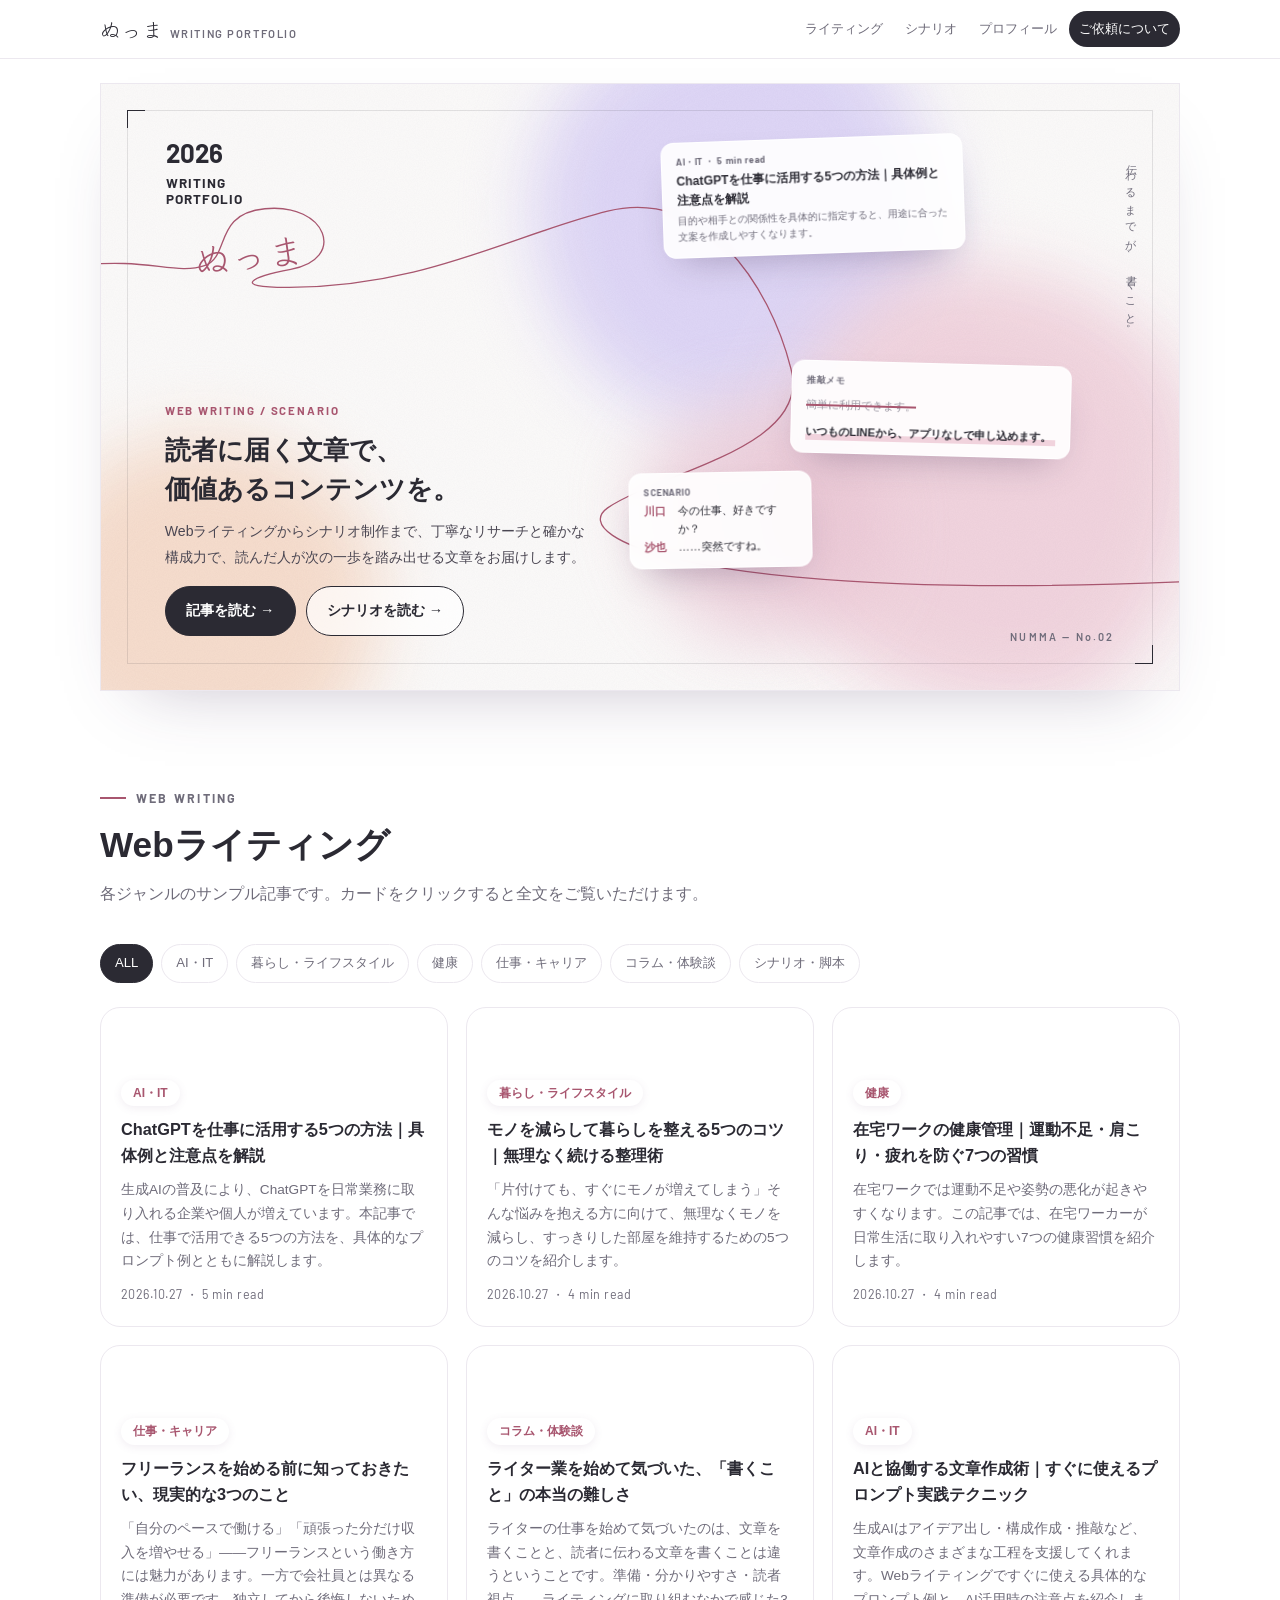
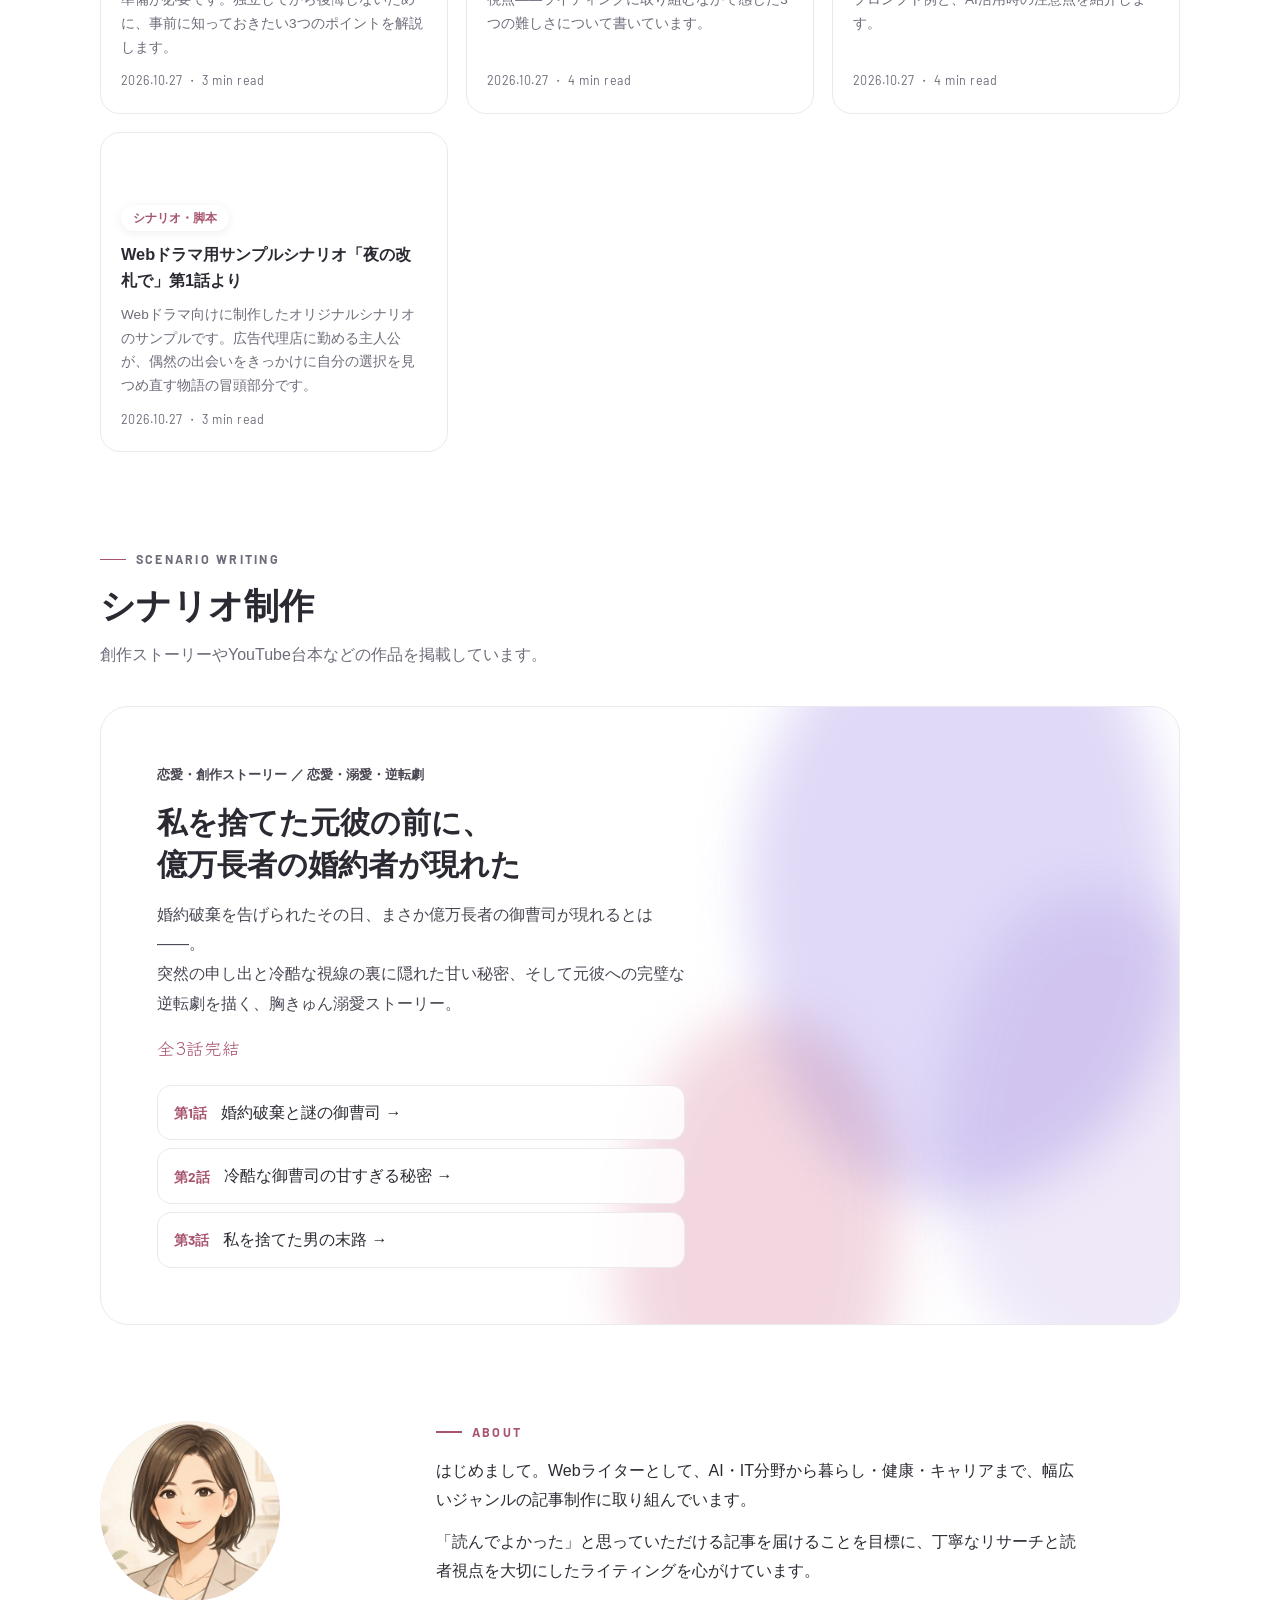
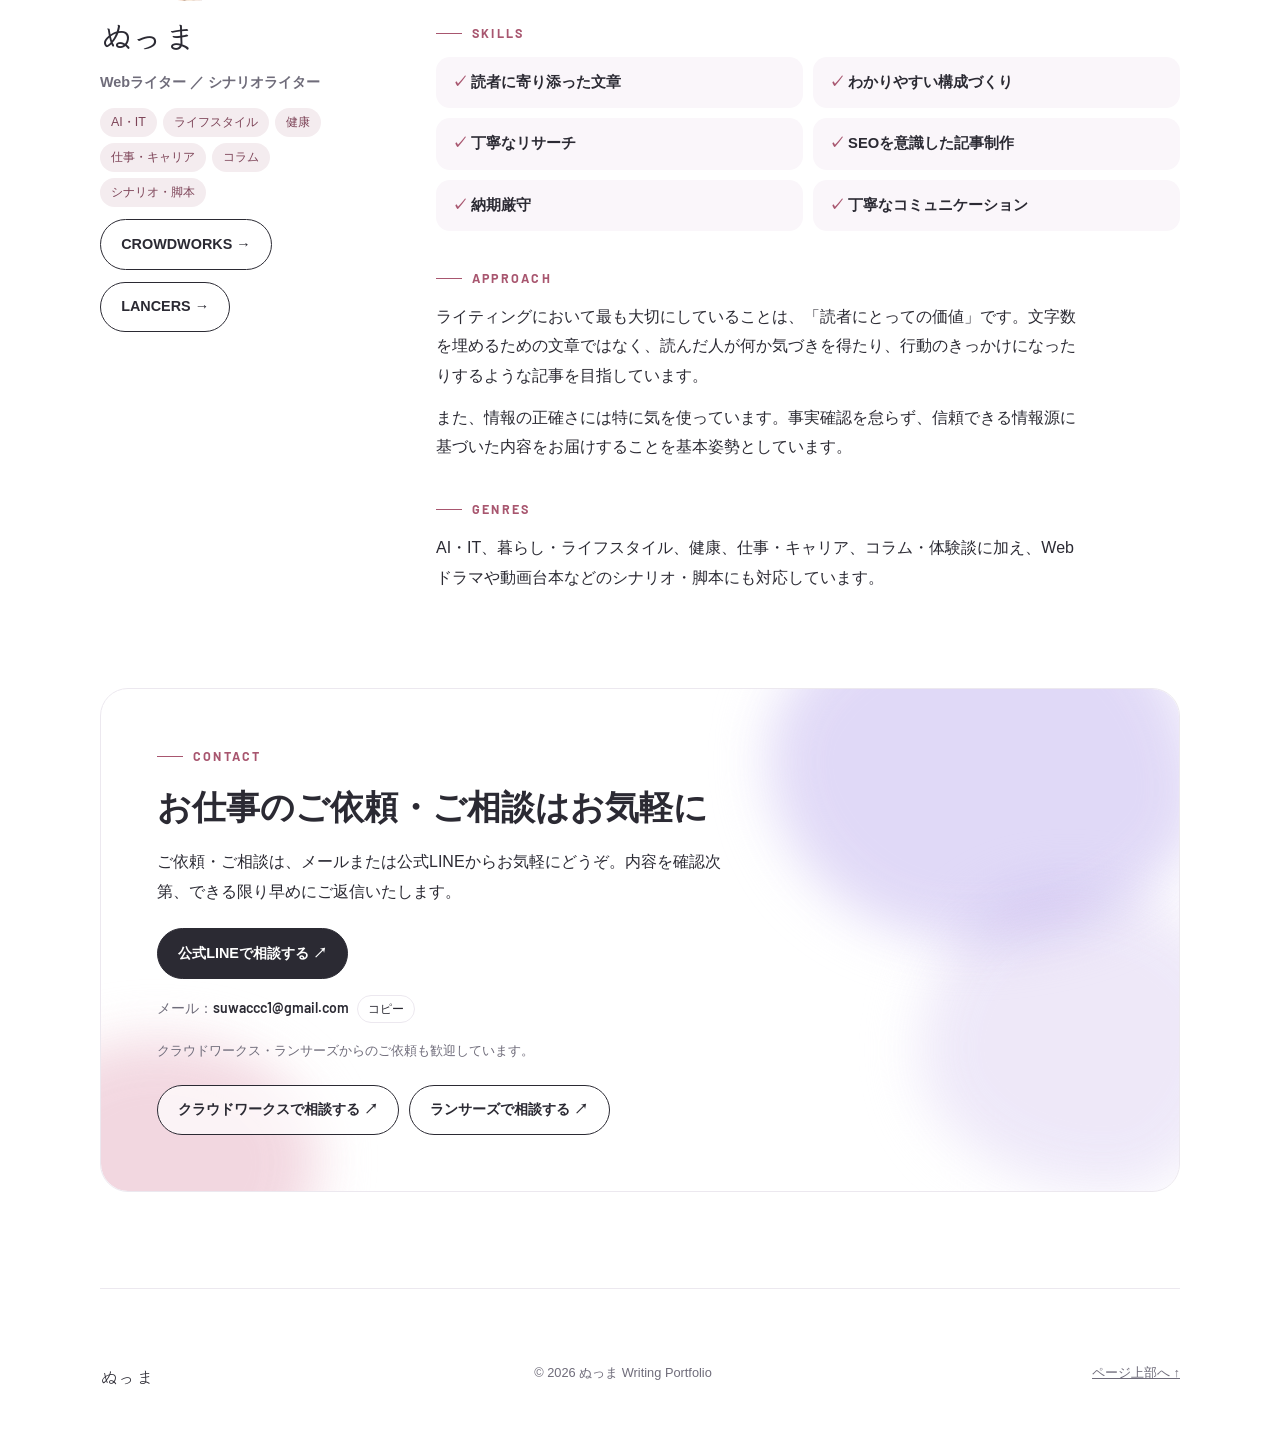
==== commit 7bb63db7: "連絡先あり・CW・ランサーズの各版を追加し、表紙を作り込み cw.html はクラウドワークス、lancers.html はランサーズだけを案内（連絡先なし）。  Co-Authored-By: Cl" ====
--- a/index-direct.html
+++ b/index-direct.html
@@ -182,6 +182,93 @@
 .addr code{font-family:var(--f-label);font-weight:600;color:var(--ink);user-select:all;margin-right:8px}
 .copy{font:inherit;font-size:.75rem;padding:2px 10px;border-radius:999px;border:1px solid var(--line);background:#fff;cursor:pointer;color:var(--ink)}
 
+/* ===== AI版：トーンを落ち着かせる（ビビッドなピンクを減らす） ===== */
+:root{
+  --pink:#a8566f; --pink-soft:#f4ecef; --lav:#c9bdf0;
+  --b1:#f1d3dd; --b2:#ddd5f6; --b3:#f6dccb; --b4:#ece6f8;
+  --ink2:#2b2a33;
+}
+.btn.pink{background:var(--ink);border-color:var(--ink)}
+.chips li{background:var(--pink-soft);color:#7d4357}
+.r-ba > div:last-child{background:#f3eff7}
+.r-shot,.col{border-color:var(--line)}
+
+/* ===== 表紙 ===== */
+.hero2{position:relative;margin-top:24px}
+.cv{position:relative;width:100%;aspect-ratio:16/9;max-height:82vh;overflow:hidden;background:#fbfaf9;
+  border:1px solid var(--line);box-shadow:0 30px 70px -40px rgba(70,50,90,.35);container-type:inline-size}
+.cv-bg i{position:absolute;display:block;filter:blur(3.2cqw);opacity:.95;animation:drift 22s ease-in-out infinite alternate}
+.cv-bg i:nth-child(1){left:40%;top:-14%;width:38%;height:70%;background:var(--b2);border-radius:58% 42% 55% 45%/48% 60% 40% 52%}
+.cv-bg i:nth-child(2){left:62%;top:30%;width:40%;height:74%;background:var(--b1);border-radius:44% 56% 40% 60%/55% 42% 58% 45%;animation-duration:26s}
+.cv-bg i:nth-child(3){left:-8%;top:58%;width:34%;height:56%;background:var(--b3);border-radius:50% 50% 38% 62%/60% 46% 54% 40%;animation-duration:24s}
+.cv-bg i:nth-child(4){left:50%;top:52%;width:22%;height:40%;background:#e9c4d3;opacity:.7;border-radius:62% 38% 52% 48%/40% 58% 42% 60%;animation-duration:28s}
+.cv-grain{position:absolute;inset:0;opacity:.35;mix-blend-mode:multiply;pointer-events:none;
+  background-image:url("data:image/svg+xml,%3Csvg xmlns='http://www.w3.org/2000/svg' width='160' height='160'%3E%3Cfilter id='n'%3E%3CfeTurbulence type='fractalNoise' baseFrequency='.9' numOctaves='2' stitchTiles='stitch'/%3E%3CfeColorMatrix values='0 0 0 0 .4  0 0 0 0 .35  0 0 0 0 .45  0 0 0 .18 0'/%3E%3C/filter%3E%3Crect width='100%25' height='100%25' filter='url(%23n)'/%3E%3C/svg%3E")}
+.cv-frame{position:absolute;inset:2.4cqw;border:1px solid rgba(43,42,51,.12);pointer-events:none}
+.cv-frame::before,.cv-frame::after{content:"";position:absolute;width:1.6cqw;height:1.6cqw;border:1.5px solid var(--ink2)}
+.cv-frame::before{left:-1px;top:-1px;border-right:0;border-bottom:0}
+.cv-frame::after{right:-1px;bottom:-1px;border-left:0;border-top:0}
+.cv-label{position:absolute;left:6%;top:9%;font-family:var(--f-label);font-weight:700;line-height:1.15;color:var(--ink2);z-index:3}
+.cv-label b{display:block;font-size:max(18px,2.4cqw)}
+.cv-label span{display:block;font-size:max(11px,1.25cqw);letter-spacing:.08em;margin-top:.6em}
+.cv-vert{position:absolute;right:3.6%;top:12%;writing-mode:vertical-rl;font-size:max(10px,1cqw);letter-spacing:.5em;color:var(--muted);z-index:3}
+.cv-no{position:absolute;right:6%;bottom:7%;font-family:var(--f-label);font-weight:600;font-size:max(10px,1cqw);letter-spacing:.2em;color:var(--muted);z-index:3}
+.cv-line{position:absolute;inset:0;width:100%;height:100%;z-index:2;overflow:visible;pointer-events:none}
+.cv-line path{fill:none;stroke:var(--pink);stroke-width:1.3;stroke-linecap:round;vector-effect:non-scaling-stroke;stroke-dasharray:3000;stroke-dashoffset:3000;animation:draw 3.6s .2s ease-out forwards}
+.cv-line circle{fill:var(--pink)}
+.cv-sig{position:absolute;left:8.5%;top:25%;font-family:var(--f-hand);color:var(--pink);font-size:max(24px,3.4cqw);line-height:1;z-index:3;transform:rotate(-6deg)}
+.fl{position:absolute;z-index:4;background:rgba(255,255,255,.82);backdrop-filter:blur(6px);-webkit-backdrop-filter:blur(6px);
+  border:1px solid rgba(255,255,255,.9);border-radius:1.2cqw;padding:1.1cqw 1.3cqw;box-shadow:0 1.6cqw 3.6cqw -1.6cqw rgba(60,40,80,.35);
+  font-size:max(10px,1.05cqw);line-height:1.55;color:var(--ink2);animation:float 7s ease-in-out infinite alternate}
+.fl small{display:flex;align-items:center;gap:.5em;font-family:var(--f-label);font-weight:700;font-size:.82em;letter-spacing:.06em;color:var(--muted);margin-bottom:.35em}
+.fl small i{width:.6em;height:.6em;border-radius:50%;display:inline-block}
+.fl .q{background:#f1f0f3;border-radius:.9em .9em .9em .2em;padding:.45em .7em}
+.fl .a{margin-top:.45em;margin-left:16%;background:#e4f3e8;border-radius:.9em .9em .2em .9em;padding:.45em .7em}
+.fl b.pct{font-family:var(--f-label);color:var(--pink);margin-left:.4em}
+.fl .big{display:block;font-family:var(--f-label);font-weight:700;font-size:1.7em;letter-spacing:.01em;font-variant-numeric:tabular-nums;line-height:1.2}
+.fl svg{display:block;width:100%;height:2.6em;margin-top:.3em;overflow:visible}
+.f1{left:52%;top:9%;width:28%;transform:rotate(-2deg)}
+.f2{left:64%;top:46%;width:26%;transform:rotate(1.5deg);animation-delay:-2s}
+.f3{left:49%;top:64%;width:17%;transform:rotate(-1deg);animation-delay:-4s}
+@keyframes float{from{translate:0 0}to{translate:0 -0.8cqw}}
+.catch2{position:absolute;left:6%;bottom:9%;max-width:min(460px,40%);z-index:5;display:grid;gap:.6em}
+.catch2 .eb{font-family:var(--f-label);font-weight:700;letter-spacing:.16em;font-size:.72rem;color:var(--pink)}
+.catch2 h1{font-size:clamp(1.25rem,2vw,1.75rem);font-weight:900;line-height:1.5}
+.catch2 p{font-size:.88rem;color:#4a4652;line-height:1.85}
+.catch2 .cover-actions{margin-top:.4em}
+@media (max-width:1000px){
+  .catch2{max-width:44%}.catch2 p{display:none}.catch2 .cover-actions{flex-wrap:nowrap}.catch2 .btn{padding:.65em 1.1em;font-size:.82rem}
+}
+@media (max-width:760px){
+  .cv{aspect-ratio:4/5;max-height:none}
+  .cv-label{left:8%;top:6.5%}.cv-label b{font-size:6cqw}.cv-label span{font-size:3.2cqw}
+  .cv-sig{left:12%;top:22.5%;font-size:8cqw}
+  .cv-vert{font-size:2.6cqw;right:5%;top:7%}
+  .cv-no{font-size:2.5cqw;right:7%;bottom:5.5%}
+  .cv-frame{inset:3.5cqw}
+  .fl{font-size:3cqw;border-radius:3cqw;padding:2.6cqw 3cqw;box-shadow:0 4cqw 8cqw -4cqw rgba(60,40,80,.35)}
+  .f1{left:31%;top:30%;width:61%}
+  .f2{left:7%;top:59%;width:53%}
+  .f3{left:64%;top:63%;width:29%}
+  .f3 .big{font-size:1.45em}
+  @keyframes float{from{translate:0 0}to{translate:0 -1.6cqw}}
+  .cv-bg i{filter:blur(7cqw)}
+  .catch2{position:static;max-width:none;padding:28px 4px 0}
+  .catch2 p{display:block}
+  .catch2 h1{font-size:clamp(1.3rem,6.2vw,1.55rem);word-break:keep-all;overflow-wrap:anywhere}
+}
+
+
+/* ライティング版の紙片カード */
+.fl.paper{background:rgba(255,255,255,.9)}
+.fl .ttl{font-weight:700;font-size:1.08em;line-height:1.5}
+.fl .ex{margin-top:.4em;color:#6f6c7a;font-size:.9em}
+.fl s{color:#9a96a2;text-decoration-color:var(--pink);text-decoration-thickness:1.5px}
+.fl .fix{margin-top:.25em;font-weight:700;background:linear-gradient(transparent 62%,#f1d3dd 62%)}
+.fl .ln{display:grid;grid-template-columns:2.6em 1fr;gap:.4em}
+.fl .ln b{color:var(--pink);font-weight:700}
+@media (max-width:760px){.f3.paper{left:57%;width:36%}.fl .ln{grid-template-columns:2.1em 1fr;gap:.3em}}
+
 </style>
 </head>
 <body>
@@ -198,19 +285,27 @@
 </header>
 
 <main class="wrap" id="top">
-  <div class="cover" role="img" aria-label="表紙：ぬっま Webライティングポートフォリオ">
-    <div class="blobs" aria-hidden="true"><i></i><i></i><i></i><i></i><i></i></div>
-    <p class="label"><b>2026</b><span>WRITING<br>PORTFOLIO</span></p>
-    <svg class="line" viewBox="0 0 1000 220" preserveAspectRatio="none" aria-hidden="true"><path d="M-20 130 C 40 118, 80 142, 118 128 C 150 116, 128 52, 190 40 C 262 28, 286 118, 222 136 C 176 150, 150 170, 214 168 C 380 176, 520 148, 700 156 S 900 120, 1030 98"/></svg>
-    <span class="sig" aria-hidden="true">ぬっま</span>
-    <div class="catch">
-      <p style="font-family:var(--f-label);font-weight:700;letter-spacing:.14em;font-size:.72rem;color:var(--pink)">WRITING PORTFOLIO</p>
-      <h1>読者に届く文章で、<br>価値あるコンテンツをお届けします。</h1>
-      <p>Webライティングからシナリオ制作まで、丁寧な表現と確かな構成力でコンテンツをお届けするライターのポートフォリオです。</p>
-      <div class="cover-actions"><a class="btn" href="#writing">ライティングを見る →</a><a class="btn ghost" href="#scenario">シナリオを見る →</a></div>
+  <section class="hero2" aria-label="表紙">
+    <div class="cv" role="img" aria-label="表紙：ぬっま Webライティングポートフォリオ。記事、推敲メモ、シナリオの一部をイメージした紙片">
+      <div class="cv-bg" aria-hidden="true"><i></i><i></i><i></i><i></i></div>
+      <div class="cv-grain" aria-hidden="true"></div>
+      <div class="cv-frame" aria-hidden="true"></div>
+      <p class="cv-label" aria-hidden="true"><b>2026</b><span>WRITING<br>PORTFOLIO</span></p>
+      <p class="cv-vert" aria-hidden="true">伝わるまでが、書くこと。</p>
+      <svg class="cv-line" viewBox="0 0 1000 1000" preserveAspectRatio="none" aria-hidden="true"><path d="M-20 300 C 40 286, 70 316, 96 300 C 120 286, 104 214, 152 206 C 210 196, 228 290, 176 306 C 140 318, 120 336, 172 336 C 300 336, 380 250, 470 210 C 560 170, 620 330, 640 470 C 660 600, 520 640, 470 700 C 430 750, 560 860, 1030 820"/></svg>
+      <span class="cv-sig" aria-hidden="true">ぬっま</span>
+      <div class="fl f1 paper" aria-hidden="true"><small>AI・IT ・ 5 min read</small><p class="ttl">ChatGPTを仕事に活用する5つの方法｜具体例と注意点を解説</p><p class="ex">目的や相手との関係性を具体的に指定すると、用途に合った文案を作成しやすくなります。</p></div>
+      <div class="fl f2 paper" aria-hidden="true"><small>推敲メモ</small><p><s>簡単に利用できます。</s></p><p class="fix">いつものLINEから、アプリなしで申し込めます。</p></div>
+      <div class="fl f3 paper" aria-hidden="true"><small>SCENARIO</small><p class="ln"><b>川口</b>今の仕事、好きですか？</p><p class="ln"><b>沙也</b>……突然ですね。</p></div>
+      <p class="cv-no" aria-hidden="true">NUMMA — No.02</p>
     </div>
-    <p class="name">NUMMA</p>
-  </div>
+    <div class="catch2">
+      <p class="eb">WEB WRITING / SCENARIO</p>
+      <h1>読者に届く文章で、<br>価値あるコンテンツを。</h1>
+      <p>Webライティングからシナリオ制作まで、丁寧なリサーチと確かな構成力で、読んだ人が次の一歩を踏み出せる文章をお届けします。</p>
+      <div class="cover-actions"><a class="btn" href="#writing">記事を読む →</a><a class="btn ghost" href="#scenario">シナリオを読む →</a></div>
+    </div>
+  </section>
 
   <section class="sec" id="writing" aria-labelledby="h-writing">
     <div class="sec-head"><p class="eyebrow">Web writing</p><h2 id="h-writing">Webライティング</h2><p>各ジャンルのサンプル記事です。カードをクリックすると全文をご覧いただけます。</p></div>
@@ -360,7 +455,7 @@
     ct.textContent='ご依頼・ご相談は、'+(names[from]||ct.dataset.list)+'のメッセージからお送りください。内容を確認次第、できる限り早めにご返信いたします。';
   }
   document.querySelectorAll('[data-xlink]').forEach(function(a){
-    a.href = MODE==='direct' ? a.dataset.xdirect : a.dataset.xplatform + (names[from] ? '?from='+from : '');
+    a.href = MODE==='direct' ? a.dataset.xdirect : a.dataset.xplatform + ({cw:'cw.html',lancers:'lancers.html'}[from] || (names[from] ? '?from='+from : ''));
   });
   document.querySelectorAll('[data-copy]').forEach(function(b){b.addEventListener('click',function(){
     var t=document.getElementById(b.dataset.copy),x=t.textContent.trim(),orig=b.textContent;
